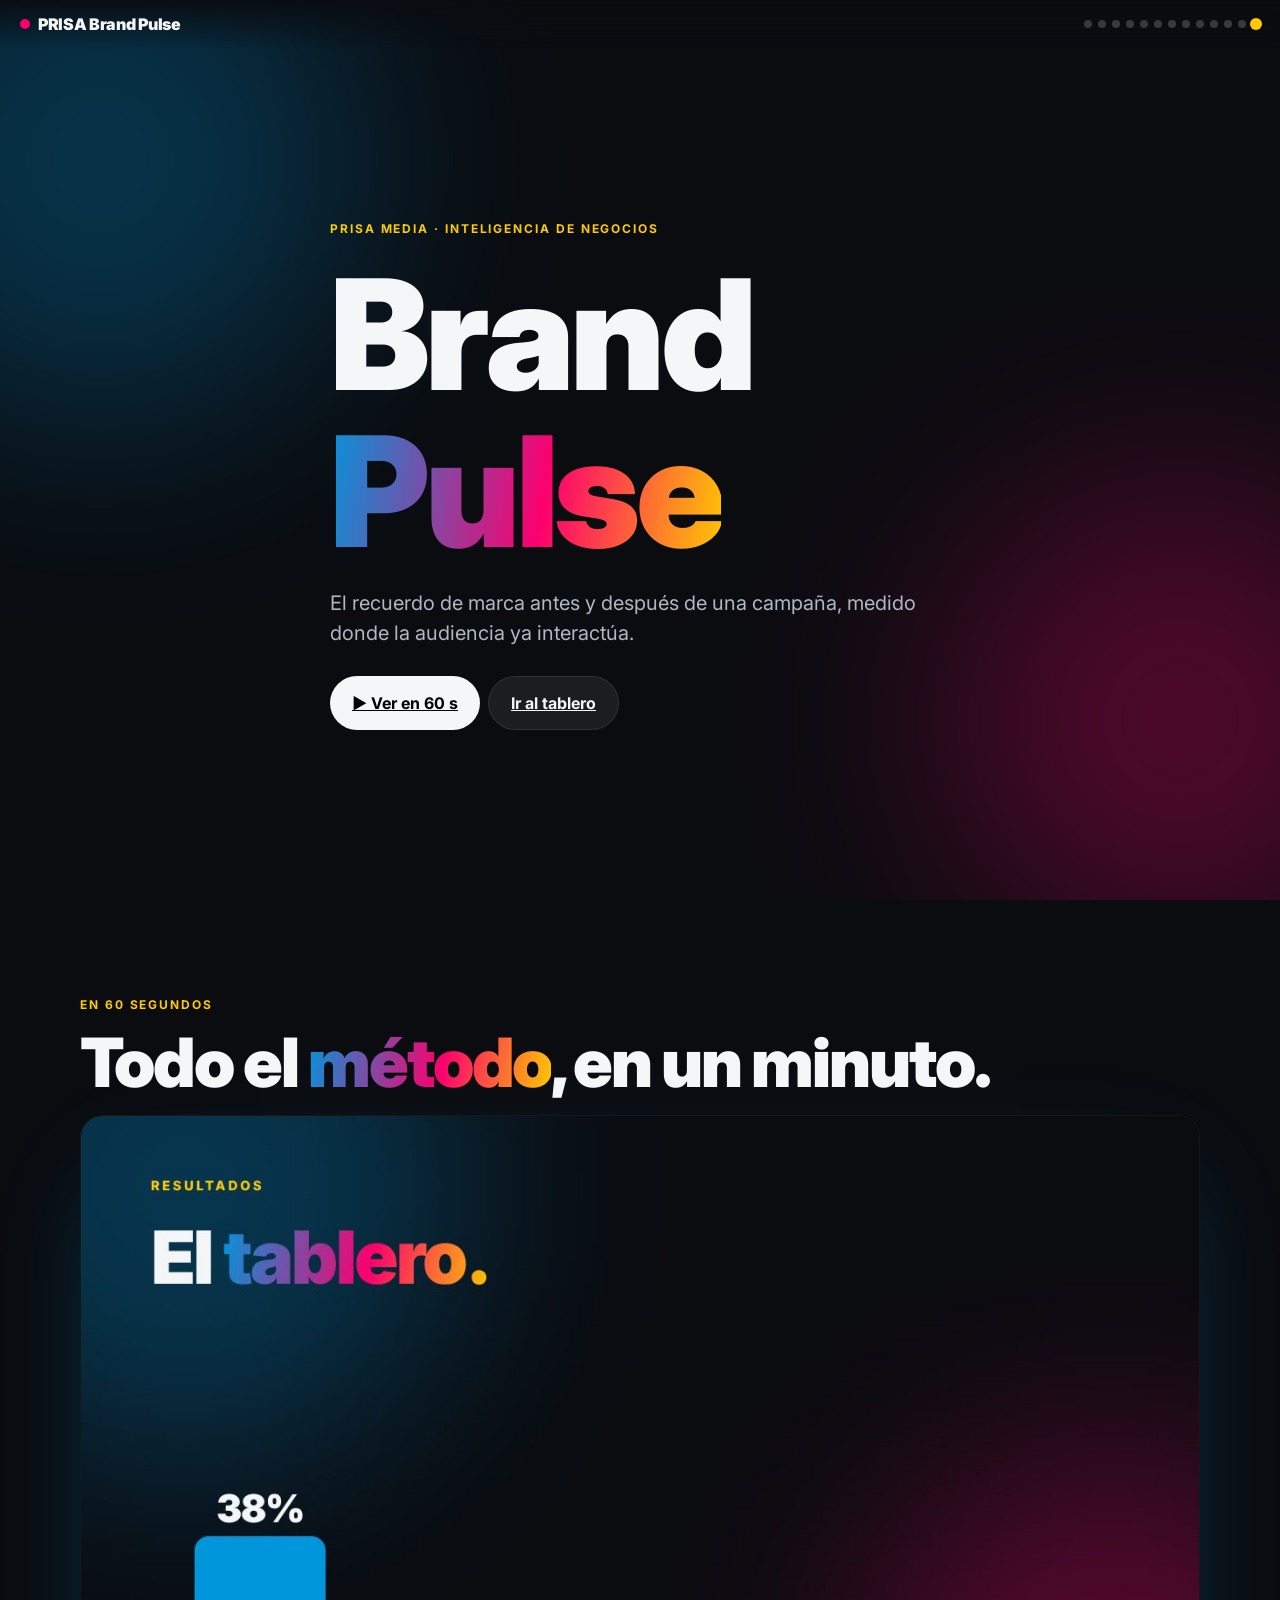
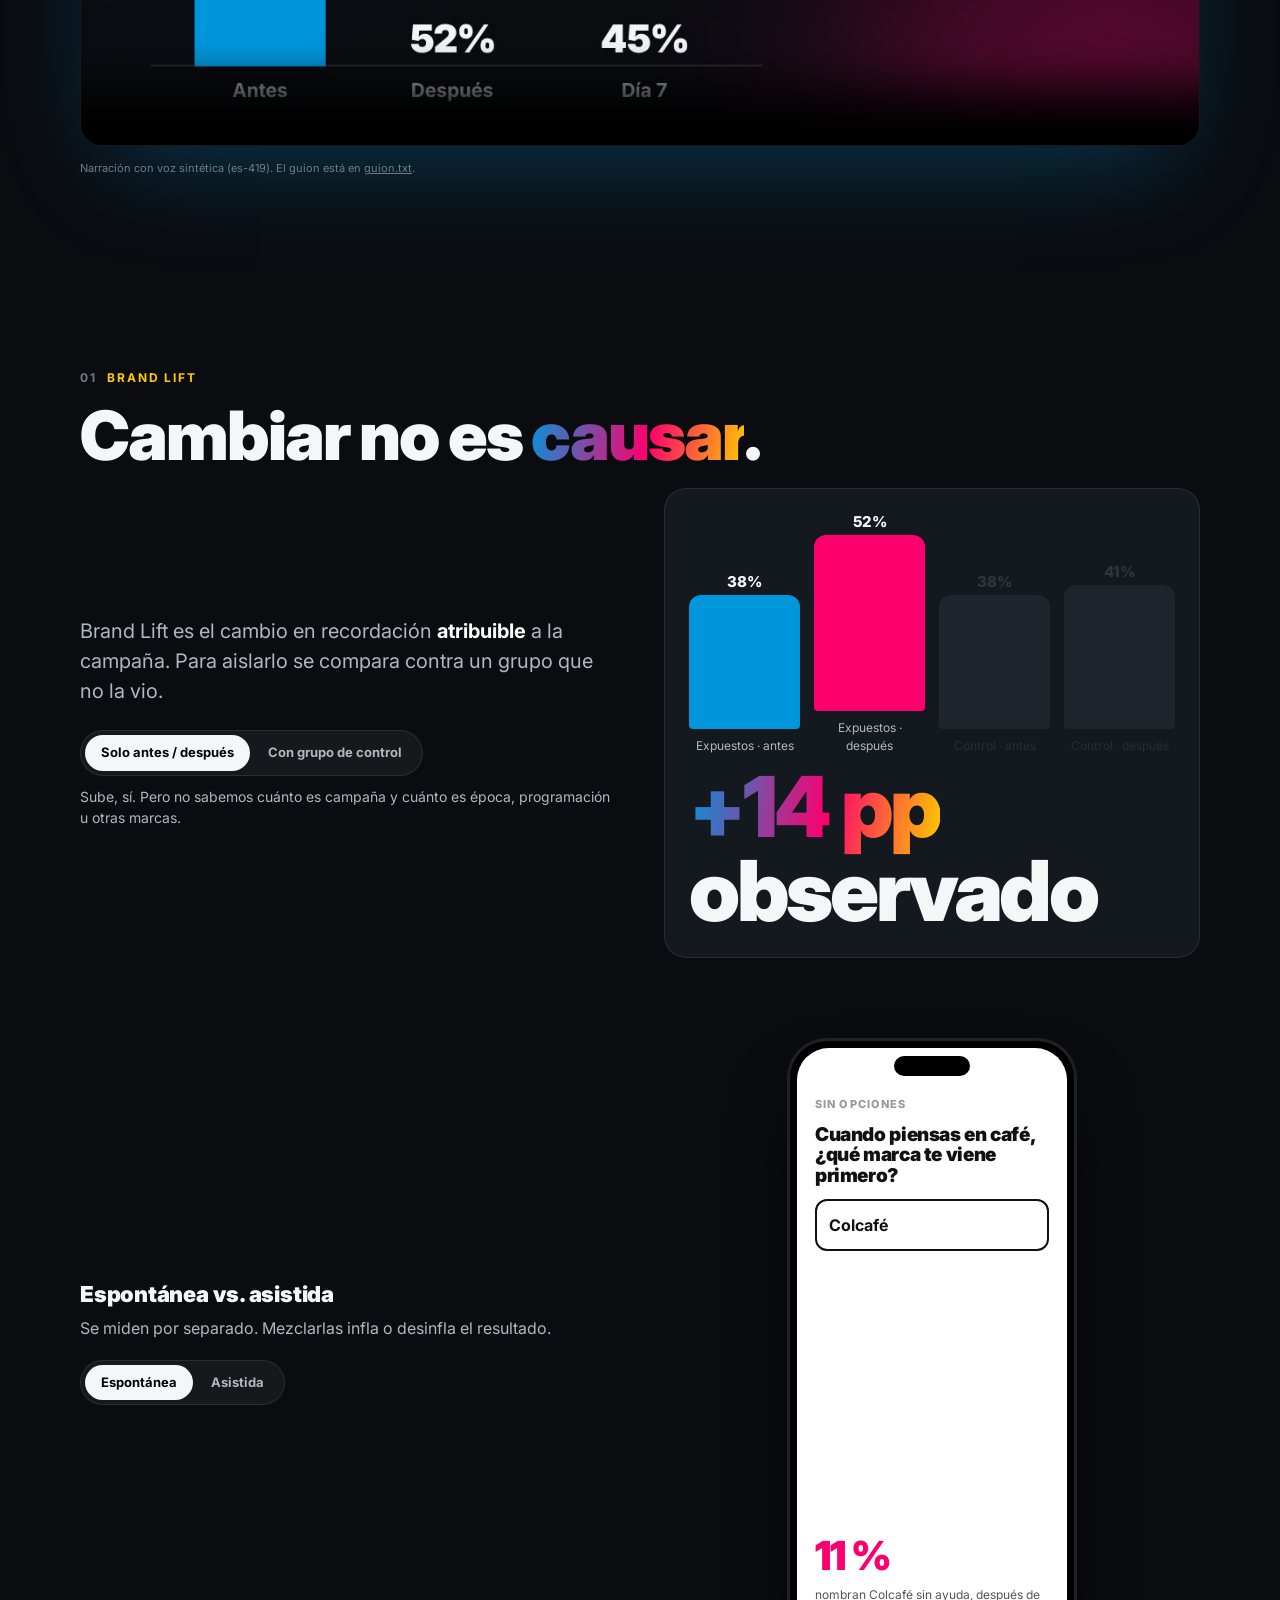
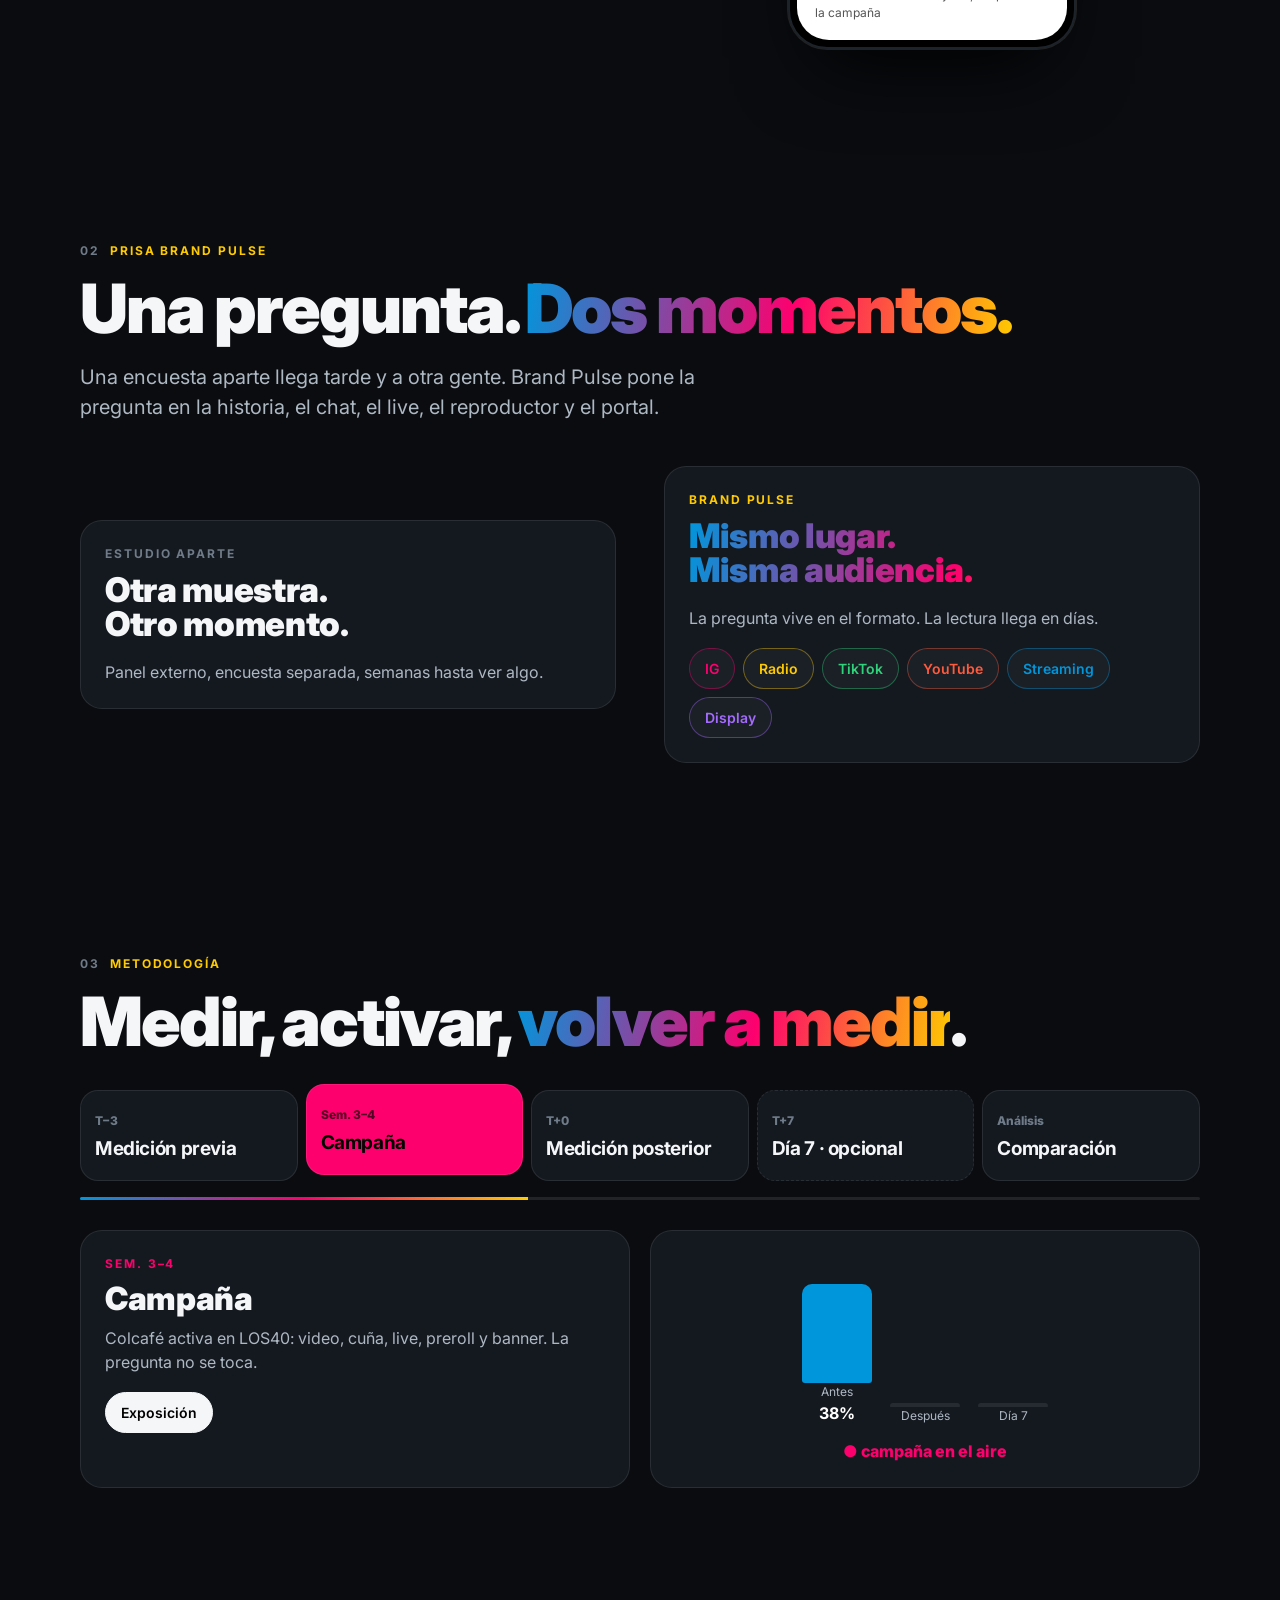
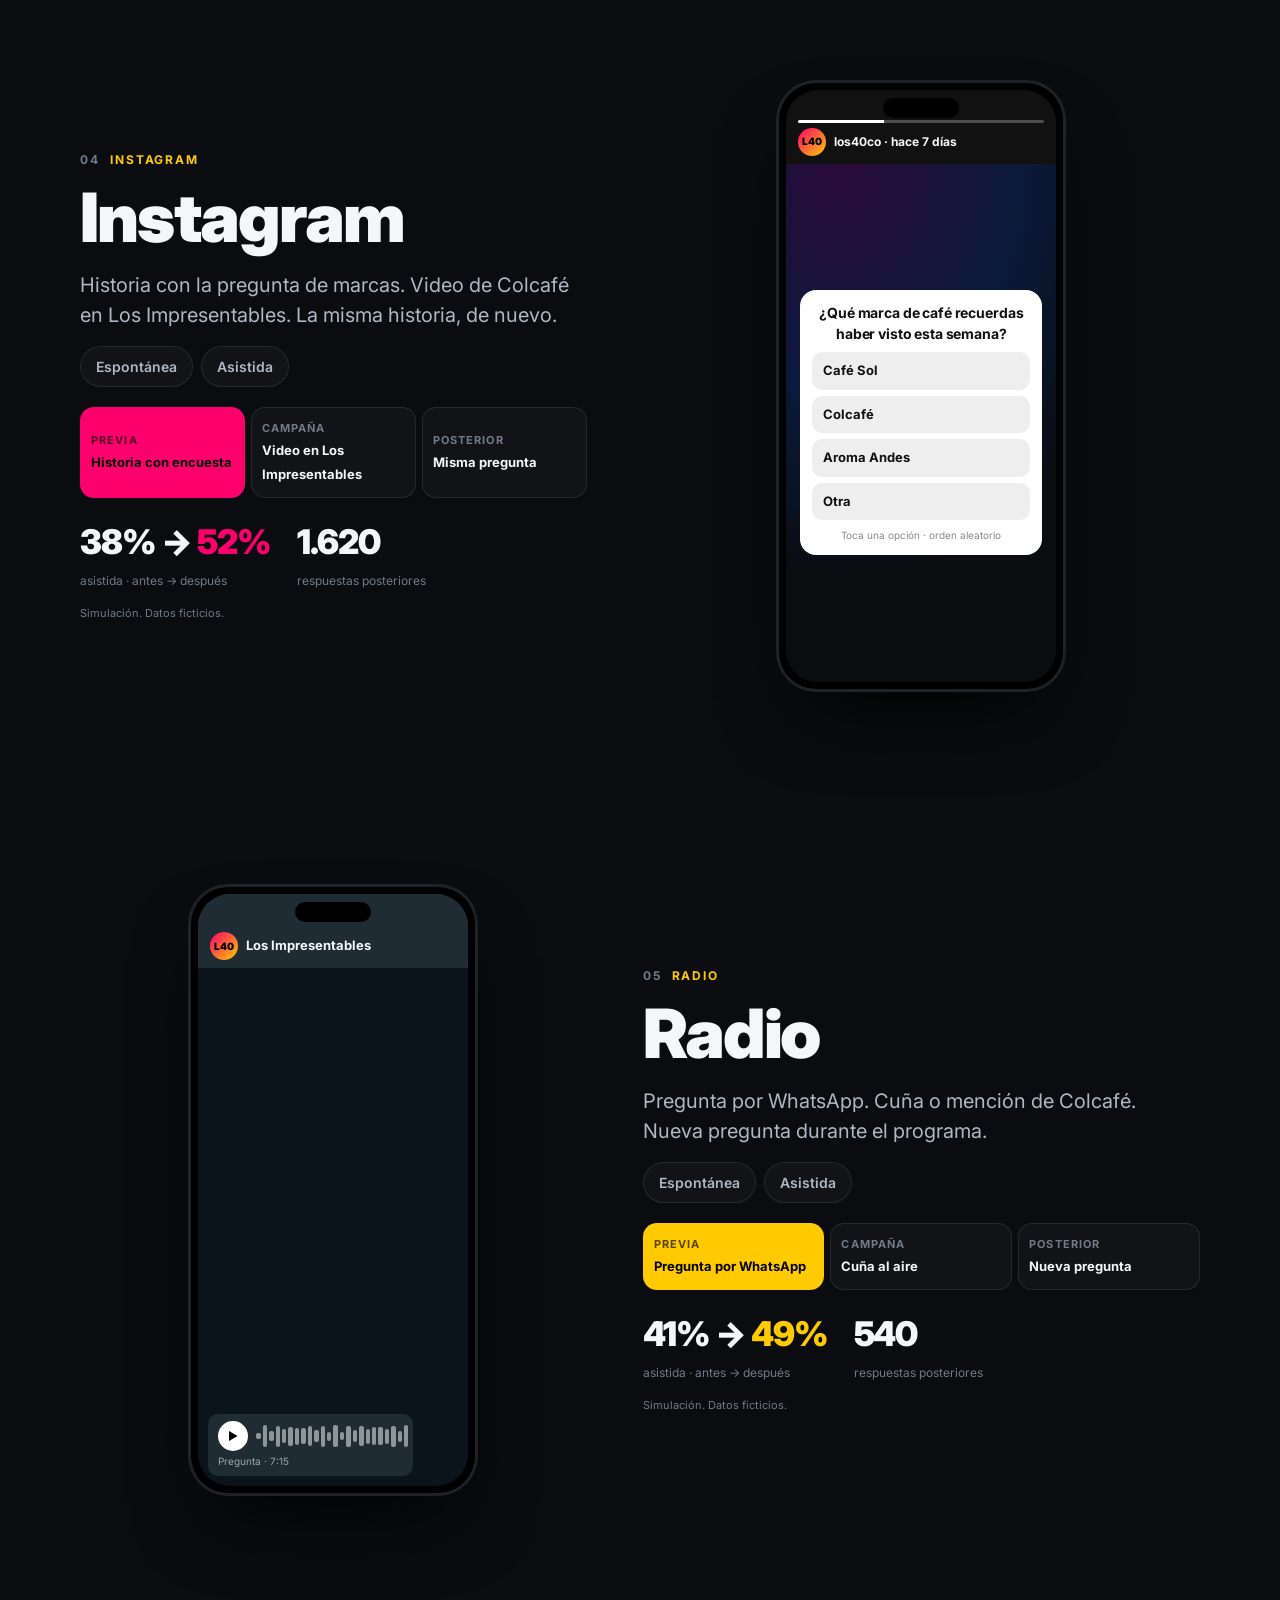
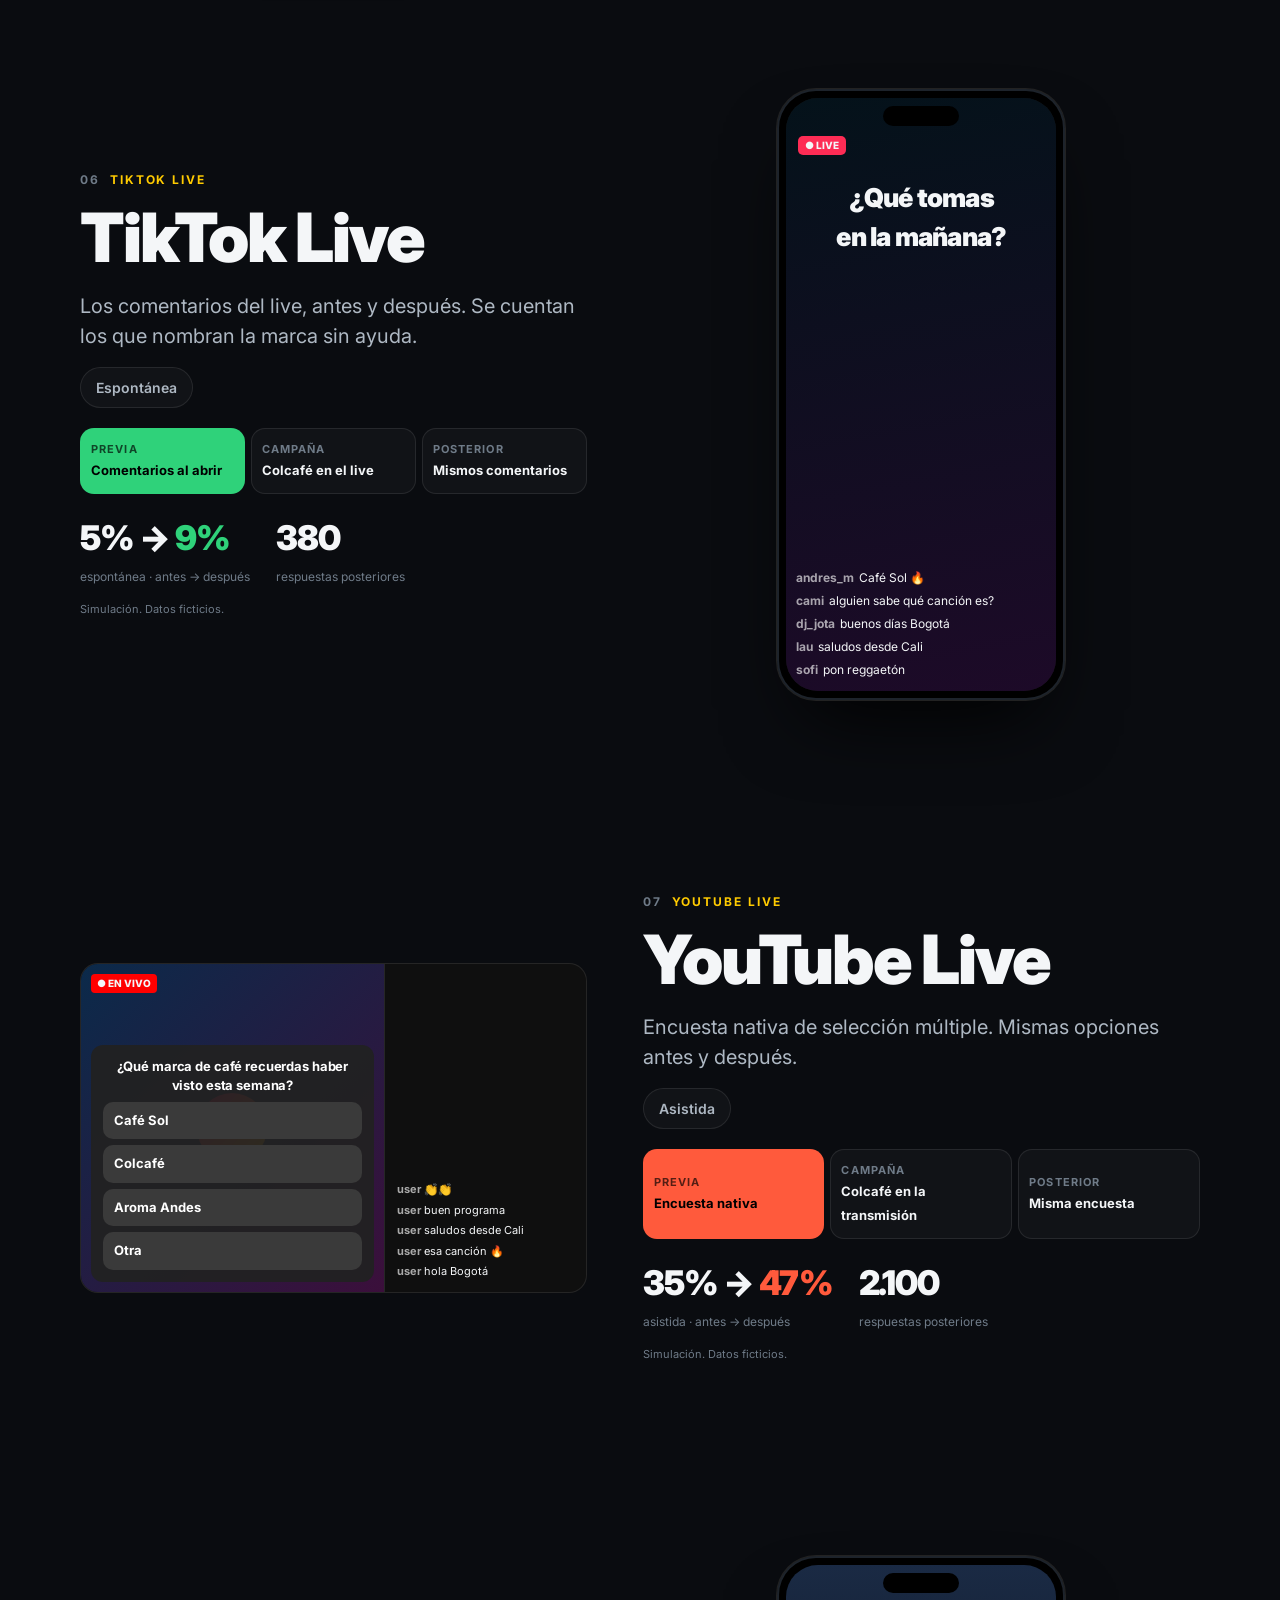
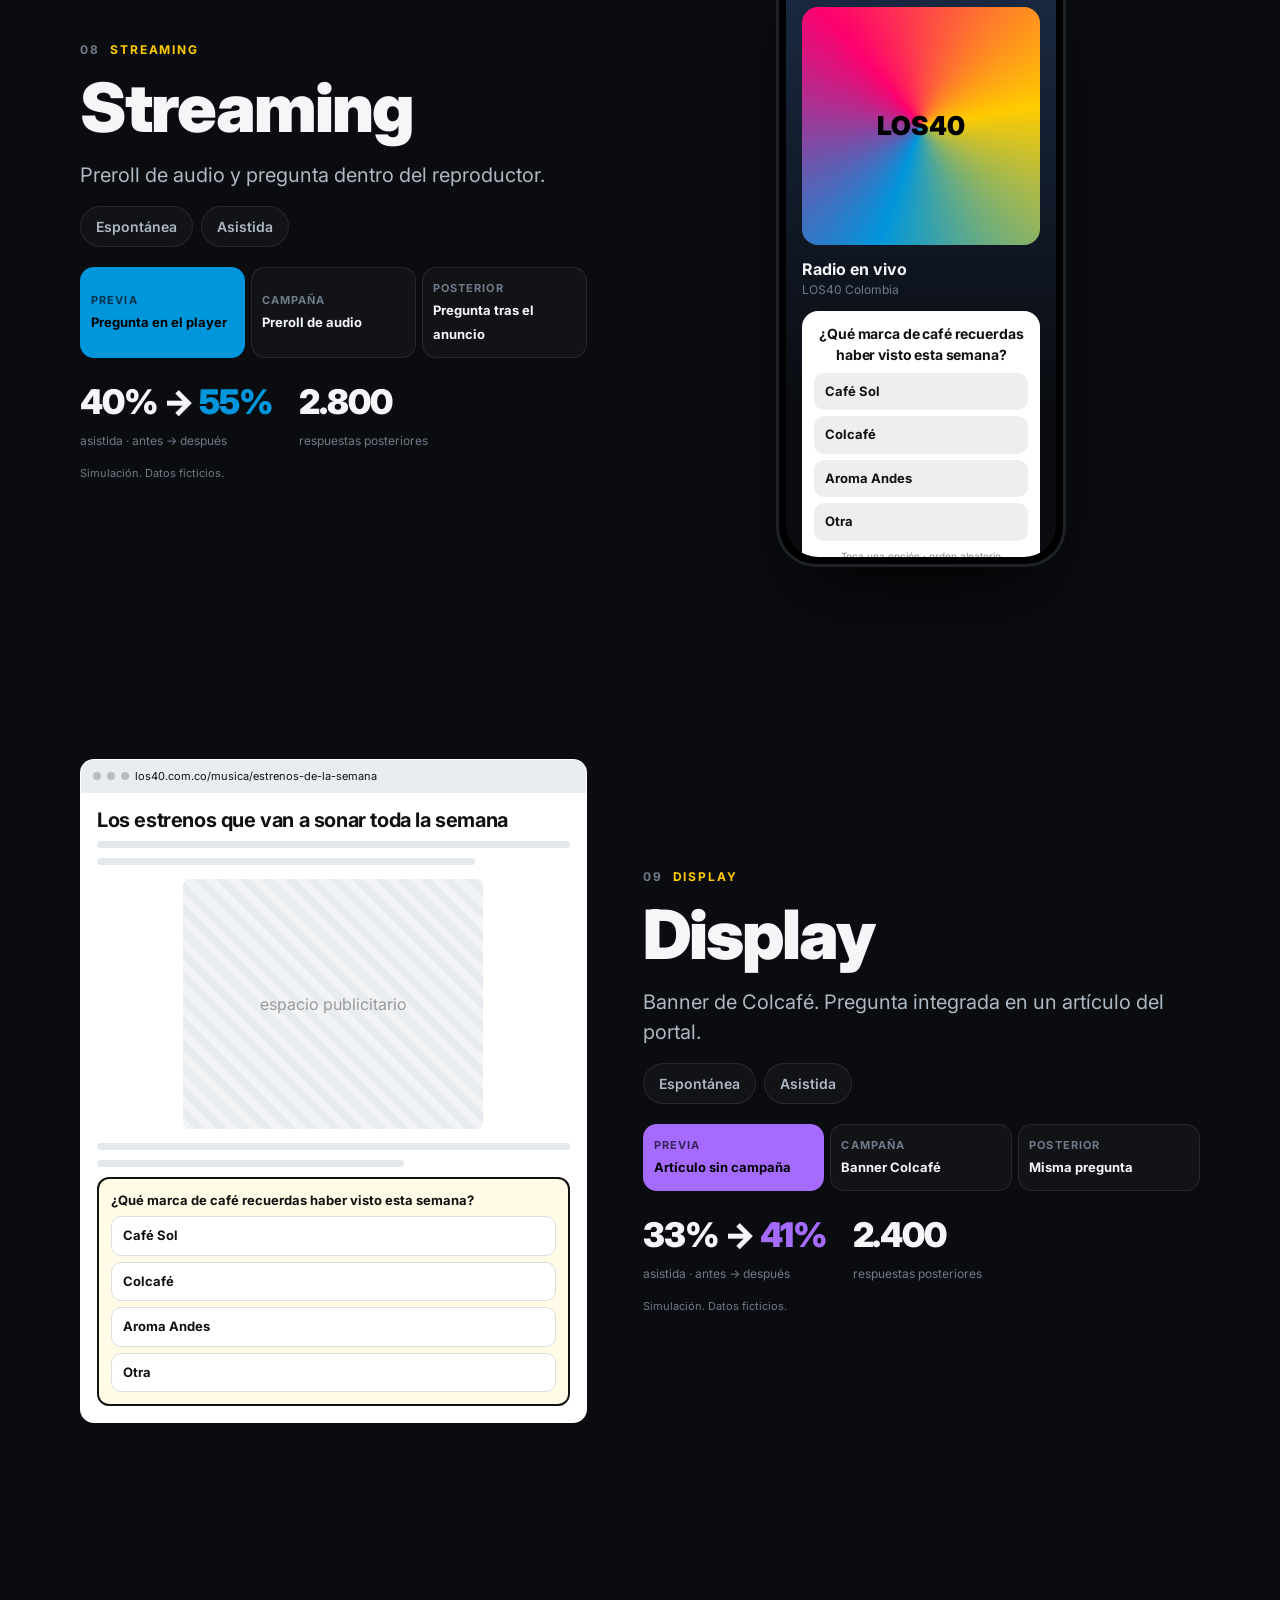
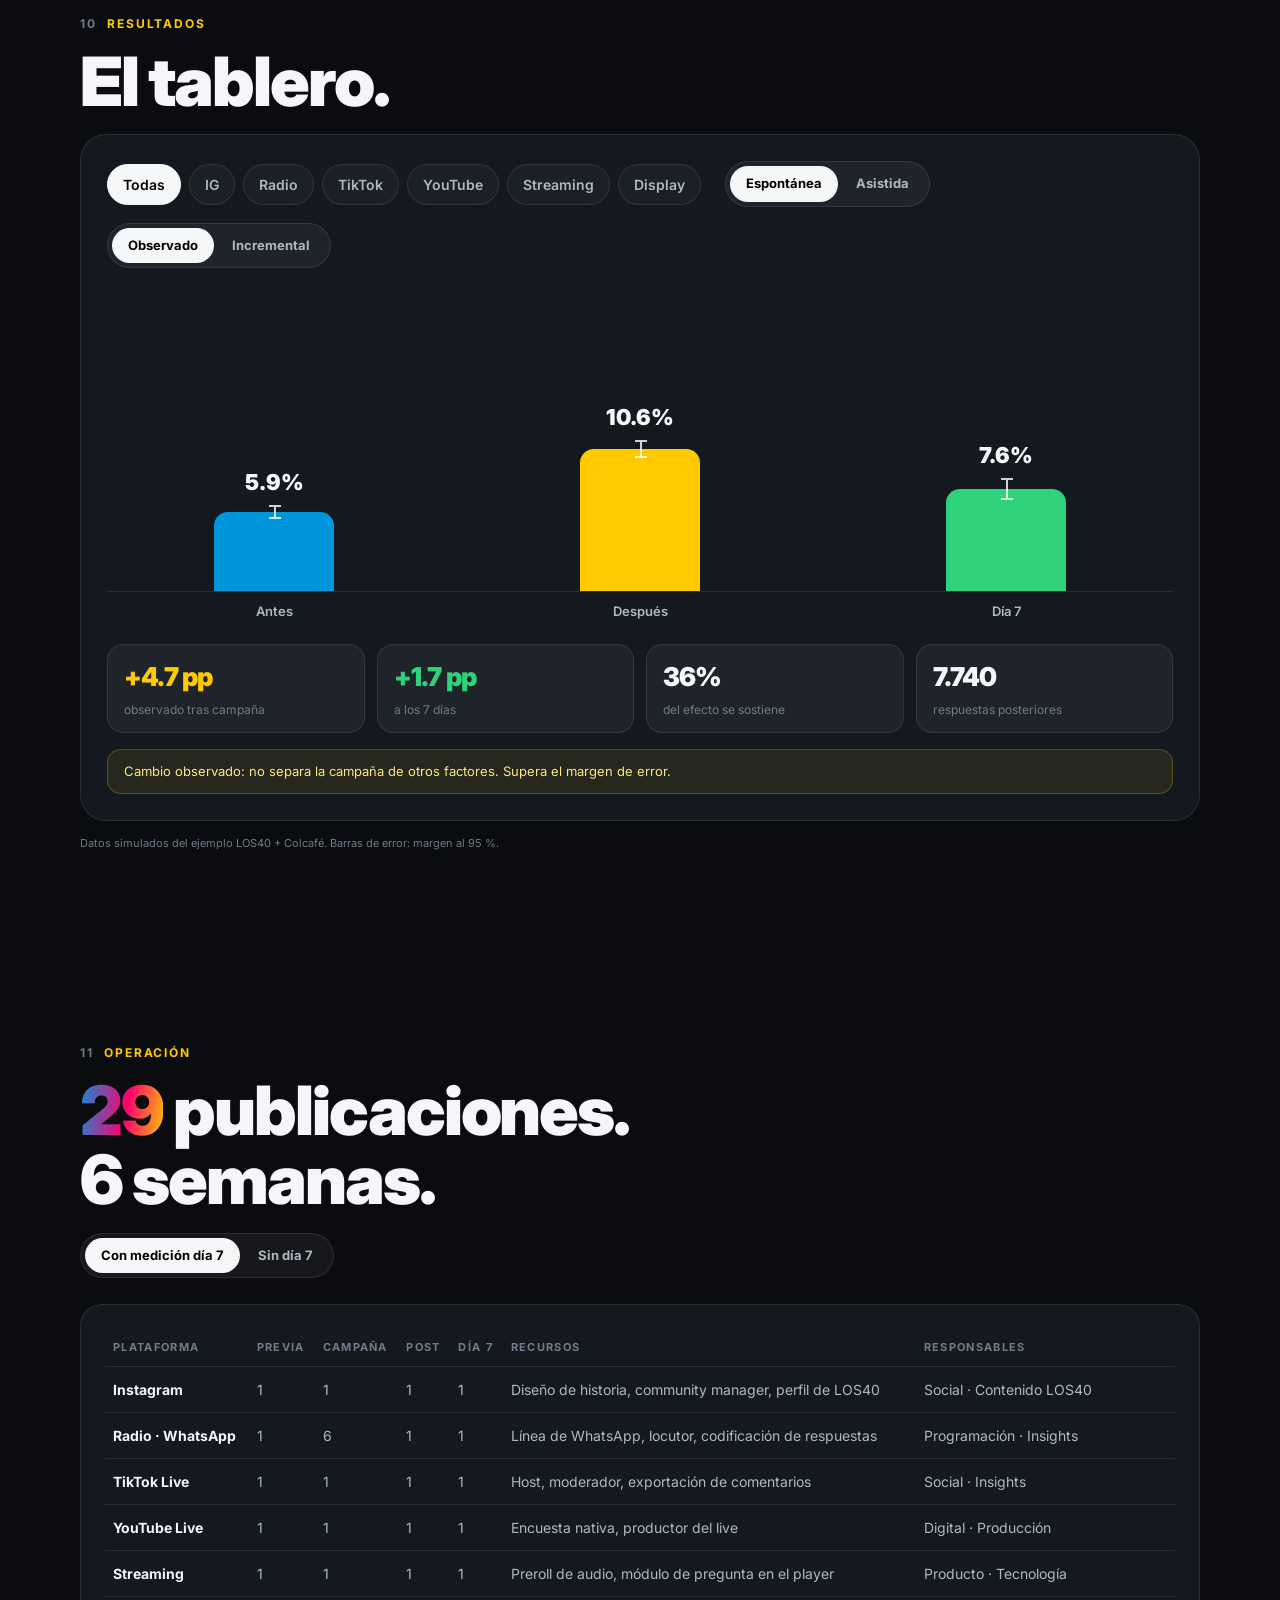
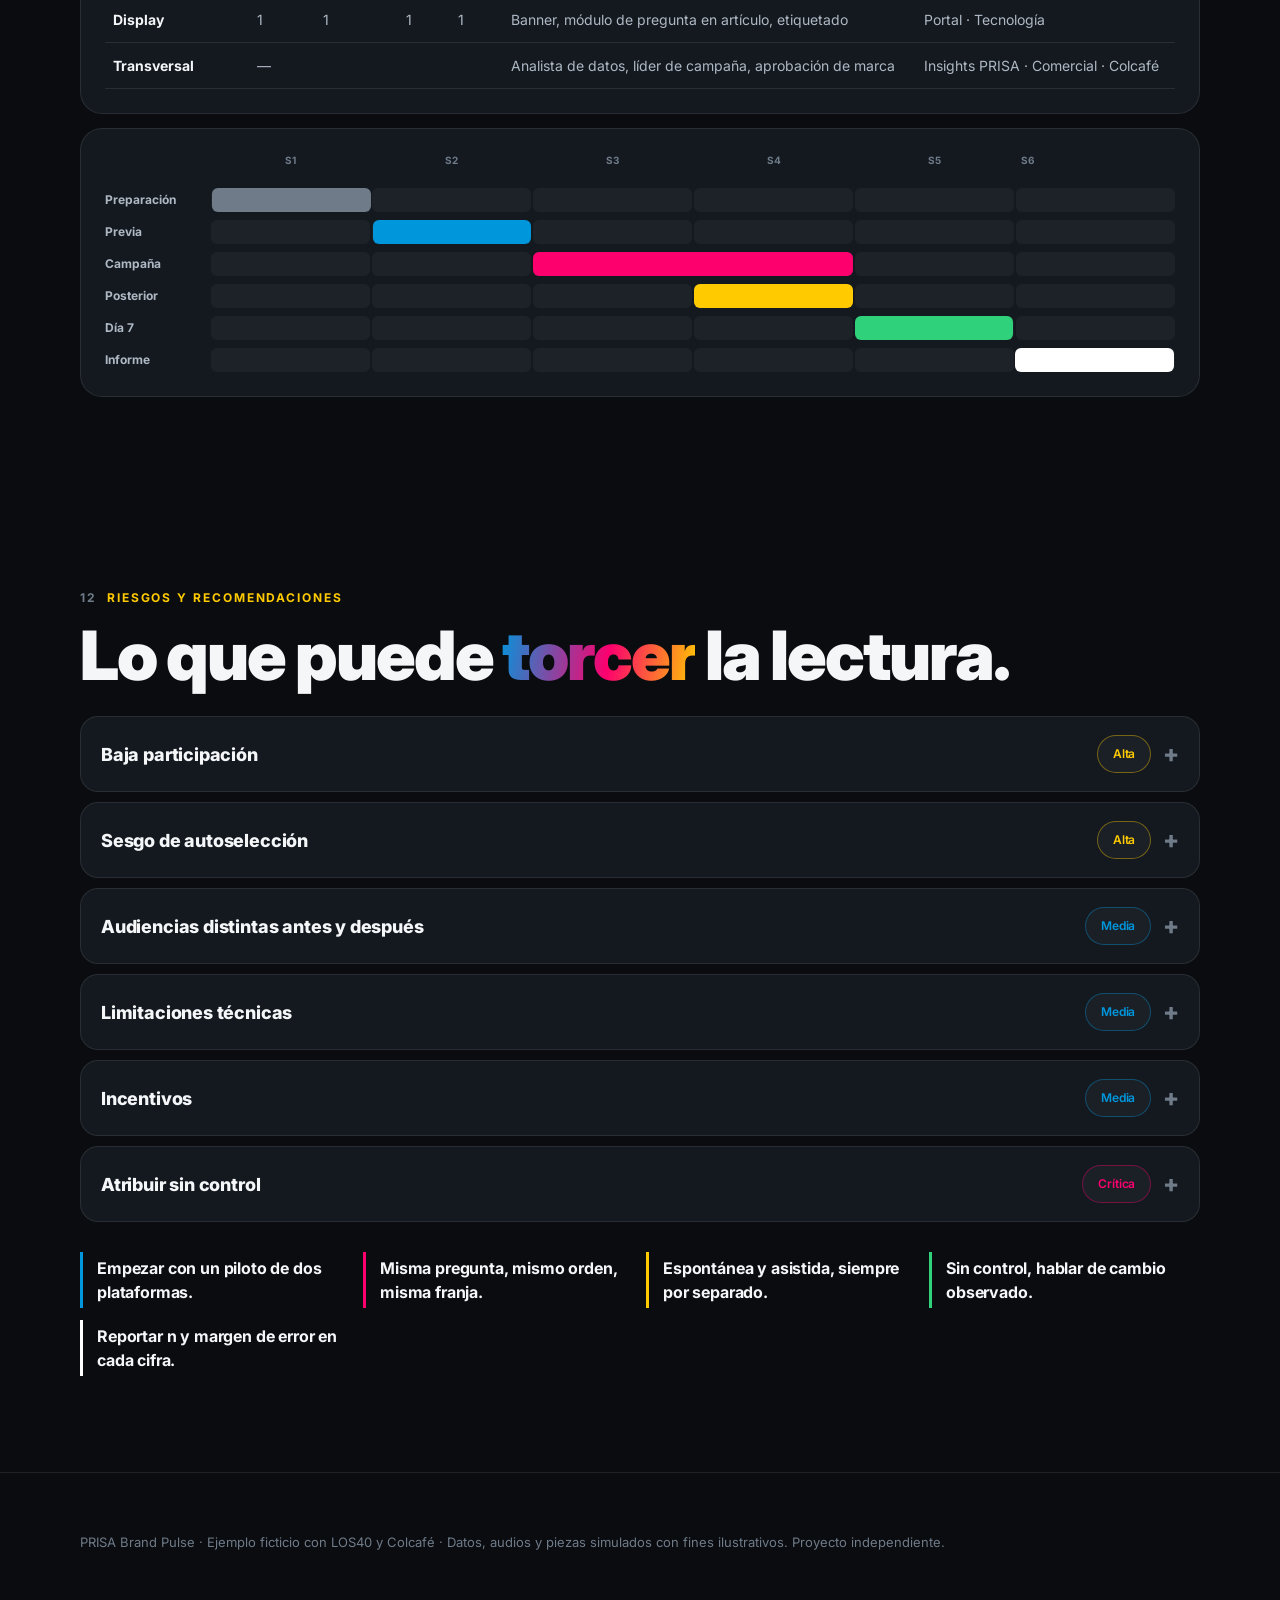
==== index.html @ 01e022f7 "PRISA Brand Pulse: web interactiva, audios y video de 60 s Co-Authored-By: Claude Sonnet 5.5 <norepl" ====
<!doctype html>
<html lang="es">
<head>
<meta charset="utf-8">
<meta name="viewport" content="width=device-width, initial-scale=1">
<title>PRISA Brand Pulse</title>
<meta name="description" content="PRISA Brand Pulse: cómo medir el cambio en la recordación de marca antes y después de una campaña, dentro de las interacciones habituales de las audiencias de PRISA Media.">
<meta property="og:title" content="PRISA Brand Pulse"><meta property="og:description" content="Antes. Campaña. Después. Día 7.">
<meta name="theme-color" content="#0a0c10">
<link rel="icon" href="data:image/svg+xml,%3Csvg xmlns='http://www.w3.org/2000/svg' viewBox='0 0 32 32'%3E%3Crect width='32' height='32' rx='8' fill='%230a0c10'/%3E%3Cpath d='M2 17h8l3-9 5 17 3-8h9' fill='none' stroke='%23FD006E' stroke-width='3' stroke-linecap='round' stroke-linejoin='round'/%3E%3C/svg%3E">
<link rel="preconnect" href="https://fonts.googleapis.com"><link rel="preconnect" href="https://fonts.gstatic.com" crossorigin>
<link href="https://fonts.googleapis.com/css2?family=Inter:wght@400;500;600;700;800;900&display=swap" rel="stylesheet">
<link rel="stylesheet" href="css/style.css">
</head>
<body>
<div id="bar"></div>
<nav><div class="logo"><i></i>PRISA Brand Pulse</div><ul id="dots"></ul></nav>

<header class="hero" id="top">
  <div class="glow" style="width:520px;height:520px;background:var(--blue);left:-160px;top:-100px"></div>
  <div class="glow" style="width:480px;height:480px;background:var(--pink);right:-140px;bottom:-60px"></div>
  <div class="wrap" style="position:relative">
    <div class="eyebrow">PRISA Media · Inteligencia de Negocios</div>
    <h1>Brand<br><span class="g">Pulse</span></h1>
    <p class="lead">El recuerdo de marca antes y después de una campaña, medido donde la audiencia ya interactúa.</p>
    <div class="chips"><a class="btn" href="#video">▶ Ver en 60 s</a><a class="btn ghost" href="#resultados">Ir al tablero</a></div>
  </div>
  <svg class="pulse" viewBox="0 0 1200 180" preserveAspectRatio="none"><path d="M0 100H300L340 100 380 30 440 160 500 70 540 100H760L800 100 840 40 900 150 950 90 990 100H1200" fill="none" stroke="url(#gg)" stroke-width="3" stroke-linecap="round" stroke-linejoin="round"/><defs><linearGradient id="gg"><stop offset="0" stop-color="#0096DC"/><stop offset=".6" stop-color="#FD006E"/><stop offset="1" stop-color="#FFCB00"/></linearGradient></defs></svg>
</header>

<section id="video" data-t="Video"><div class="wrap">
  <div class="eyebrow">En 60 segundos</div><h2 class="rv">Todo el <span class="g">método</span>, en un minuto.</h2>
  <div class="video-box rv"><video controls preload="none" poster="assets/video/poster.jpg" playsinline><source src="assets/video/prisa-brand-pulse.mp4" type="video/mp4"></video></div>
  <p class="sim">Narración con voz sintética (es-419). El guion está en <a href="assets/video/guion.txt" style="color:inherit">guion.txt</a>.</p>
</div></section>

<section id="s1" data-t="Brand Lift"><div class="wrap">
  <div class="eyebrow"><b>01</b> Brand Lift</div>
  <h2 class="rv">Cambiar no es <span class="g">causar</span>.</h2>
  <div class="two">
    <div class="rv">
      <p class="lead">Brand Lift es el cambio en recordación <b style="color:#fff">atribuible</b> a la campaña. Para aislarlo se compara contra un grupo que no la vio.</p>
      <div class="seg" id="ctlSeg" style="margin-top:24px"><button class="on" data-v="0">Solo antes / después</button><button data-v="1">Con grupo de control</button></div>
      <div class="note" id="liftNote"></div>
    </div>
    <div class="card rv">
      <div class="lift" id="lift"></div>
      <div class="big" id="liftBig" style="margin-top:6px"></div>
    </div>
  </div>
  <div class="two" style="margin-top:80px">
    <div class="rv"><h3>Espontánea vs. asistida</h3><p class="lead" style="margin-top:10px;font-size:16px">Se miden por separado. Mezclarlas infla o desinfla el resultado.</p>
      <div class="seg" id="modeSeg" style="margin-top:20px"><button class="on" data-v="esp">Espontánea</button><button data-v="asi">Asistida</button></div></div>
    <div class="rv"><div class="phone"><div class="scr" id="qdemo" style="background:#fff;color:#111;padding:48px 18px 18px;gap:12px"></div></div></div>
  </div>
</div></section>

<section id="s2" data-t="Brand Pulse"><div class="wrap">
  <div class="eyebrow"><b>02</b> PRISA Brand Pulse</div>
  <h2 class="rv">Una pregunta. <span class="g">Dos momentos.</span></h2>
  <p class="lead rv">Una encuesta aparte llega tarde y a otra gente. Brand Pulse pone la pregunta en la historia, el chat, el live, el reproductor y el portal.</p>
  <div class="two" style="margin-top:44px">
    <div class="card rv" id="vsA"></div><div class="card rv" id="vsB"></div>
  </div>
</div></section>

<section id="s3" data-t="Metodología"><div class="wrap">
  <div class="eyebrow"><b>03</b> Metodología</div>
  <h2 class="rv">Medir, activar, <span class="g">volver a medir</span>.</h2>
  <div class="steps rv" id="steps"></div><div class="sp"><i id="sp"></i></div>
  <div class="panel rv"><div class="card" id="stepInfo"></div><div class="card" id="stepVis" style="display:grid;place-items:center;min-height:200px"></div></div>
</div></section>

<section id="s4" data-t="Instagram"><div class="wrap"><div class="lab" id="lab-ig"></div></div></section>
<section id="s5" data-t="Radio"><div class="wrap"><div class="lab flip" id="lab-radio"></div></div></section>
<section id="s6" data-t="TikTok Live"><div class="wrap"><div class="lab" id="lab-tt"></div></div></section>
<section id="s7" data-t="YouTube Live"><div class="wrap"><div class="lab flip" id="lab-yt"></div></div></section>
<section id="s8" data-t="Streaming"><div class="wrap"><div class="lab" id="lab-st"></div></div></section>
<section id="s9" data-t="Display"><div class="wrap"><div class="lab flip" id="lab-dp"></div></div></section>

<section id="resultados" data-t="Resultados"><div class="wrap">
  <div class="eyebrow"><b>10</b> Resultados</div>
  <h2 class="rv">El tablero.</h2>
  <div class="dash rv">
    <div class="dctl">
      <div class="chips" id="dPl"></div>
      <div class="seg" id="dMet"><button class="on" data-v="esp">Espontánea</button><button data-v="asi">Asistida</button></div>
      <div class="seg" id="dView"><button class="on" data-v="obs">Observado</button><button data-v="inc">Incremental</button></div>
    </div>
    <div class="gb" id="gb"></div><div class="lbls" id="lbls"></div>
    <div class="drow" id="drow"></div>
    <div class="warn" id="dwarn"></div>
  </div>
  <p class="sim">Datos simulados del ejemplo LOS40 + Colcafé. Barras de error: margen al 95 %.</p>
</div></section>

<section id="s11" data-t="Operación"><div class="wrap">
  <div class="eyebrow"><b>11</b> Operación</div>
  <h2 class="rv"><span id="opN" class="g">0</span> publicaciones.<br>5 semanas.</h2>
  <div class="seg rv" id="opSeg"><button class="on" data-v="1">Con medición día 7</button><button data-v="0">Sin día 7</button></div>
  <div class="card rv tw" style="margin-top:26px"><table id="opT"></table></div>
  <div class="card rv" style="margin-top:14px"><div class="gh"><div></div><div id="gHead"></div></div><div class="gantt" id="gantt"></div></div>
</div></section>

<section id="s12" data-t="Riesgos"><div class="wrap">
  <div class="eyebrow"><b>12</b> Riesgos y recomendaciones</div>
  <h2 class="rv">Lo que puede <span class="g">torcer</span> la lectura.</h2>
  <div class="rk" id="rk"></div>
  <div class="reco" id="reco"></div>
</div></section>

<footer><div class="wrap">PRISA Brand Pulse · Ejemplo ficticio con LOS40 y Colcafé · Datos, audios y piezas simulados con fines ilustrativos. Proyecto independiente.</div></footer>
<script src="js/data.js"></script><script src="js/app.js"></script>
</body></html>
---- css/style.css ----
:root{--bg:#0a0c10;--bg2:#10141a;--card:#141920;--card2:#1b222b;--line:rgba(255,255,255,.09);--ink:#f4f6f8;--ink2:#aeb8c3;--ink3:#6f7b88;
--blue:#0096DC;--pink:#FD006E;--yellow:#FFCB00;--green:#2fd27a;--ease:cubic-bezier(.2,.8,.2,1)}
*{box-sizing:border-box;margin:0;padding:0}
html{scroll-behavior:smooth;-webkit-text-size-adjust:100%}
body{background:var(--bg);color:var(--ink);font-family:Inter,system-ui,-apple-system,Segoe UI,Roboto,sans-serif;line-height:1.5;overflow-x:hidden}
button{font:inherit;color:inherit;background:none;border:0;cursor:pointer}
.wrap{max-width:1160px;margin:0 auto;padding:0 20px}
section{padding:96px 0;position:relative}
.eyebrow{font-size:12px;font-weight:700;letter-spacing:.16em;text-transform:uppercase;color:var(--yellow);display:flex;gap:10px;align-items:center}
.eyebrow b{color:var(--ink3);font-weight:700}
h1,h2,h3{font-weight:900;letter-spacing:-.03em;line-height:1.02}
h2{font-size:clamp(34px,6vw,68px);margin:14px 0 18px}
h3{font-size:22px;letter-spacing:-.01em}
.lead{font-size:clamp(16px,2vw,20px);color:var(--ink2);max-width:620px}
.g{background:linear-gradient(100deg,var(--blue),var(--pink) 55%,var(--yellow));-webkit-background-clip:text;background-clip:text;color:transparent}
.sim{font-size:11px;color:var(--ink3);margin-top:14px}
/* nav */
nav{position:fixed;inset:0 0 auto 0;z-index:50;display:flex;justify-content:space-between;align-items:center;padding:12px 20px;background:linear-gradient(#0a0c10ee,#0a0c1000);backdrop-filter:blur(6px)}
nav .logo{font-weight:900;letter-spacing:-.02em;display:flex;gap:8px;align-items:center}
nav .logo i{width:10px;height:10px;border-radius:50%;background:var(--pink);box-shadow:0 0 0 0 var(--pink);animation:ping 2s infinite}
nav ul{display:flex;gap:6px;list-style:none}
nav li a{display:block;width:8px;height:8px;border-radius:50%;background:#ffffff30;transition:.3s}
nav li a.on{background:var(--yellow);transform:scale(1.5)}
#bar{position:fixed;top:0;left:0;height:2px;background:linear-gradient(90deg,var(--blue),var(--pink),var(--yellow));width:0;z-index:60}
@keyframes ping{70%{box-shadow:0 0 0 12px #fd006e00}100%{box-shadow:0 0 0 0 #fd006e00}}
/* hero */
.hero{position:relative;min-height:100svh;display:flex;align-items:center;padding:110px 0 60px;overflow:hidden}
.hero h1{font-size:clamp(54px,12vw,160px);margin:18px 0}
.hero .lead{margin-bottom:28px}
.hero svg.pulse{position:absolute;left:0;right:0;bottom:8%;width:100%;height:180px;opacity:.9;pointer-events:none}
.pulse path{stroke-dasharray:1600;stroke-dashoffset:1600;animation:dash 3.2s var(--ease) infinite}
@keyframes dash{0%{stroke-dashoffset:1600}60%,100%{stroke-dashoffset:0}}
.glow{position:absolute;border-radius:50%;filter:blur(110px);opacity:.28;pointer-events:none}
.btn{display:inline-flex;gap:8px;align-items:center;padding:14px 22px;border-radius:99px;font-weight:700;background:var(--ink);color:#000;transition:.25s}
.btn:hover{transform:translateY(-2px)}
.btn.ghost{background:#ffffff12;color:var(--ink);border:1px solid var(--line)}
.chips{display:flex;gap:8px;flex-wrap:wrap}
.chip{padding:9px 15px;border-radius:99px;border:1px solid var(--line);background:#ffffff08;font-size:14px;font-weight:600;color:var(--ink2);transition:.25s}
.chip.on{background:var(--ink);color:#000;border-color:var(--ink)}
.seg{display:inline-flex;background:#ffffff0d;border-radius:99px;padding:4px;gap:2px;border:1px solid var(--line)}
.seg button{padding:8px 16px;border-radius:99px;font-size:13px;font-weight:700;color:var(--ink2);transition:.25s}
.seg button.on{background:var(--ink);color:#000}
/* reveal */
.rv{opacity:0;transform:translateY(28px);transition:opacity .8s var(--ease),transform .8s var(--ease)}
.rv.in{opacity:1;transform:none}
@media(prefers-reduced-motion:reduce){*{animation:none!important;transition:none!important}.rv{opacity:1;transform:none}}
/* video */
.video-box{border-radius:22px;overflow:hidden;border:1px solid var(--line);background:#000;box-shadow:0 40px 100px -30px #0096dc55}
video{display:block;width:100%;aspect-ratio:16/9;background:#000}
/* layout */
.two{display:grid;grid-template-columns:1fr 1fr;gap:48px;align-items:center}
.card{background:var(--card);border:1px solid var(--line);border-radius:22px;padding:24px}
@media(max-width:860px){.two{grid-template-columns:1fr;gap:32px}section{padding:72px 0}}
/* lift chart */
.lift{display:grid;grid-template-columns:repeat(4,1fr);gap:14px;align-items:end;height:220px;margin:22px 0 10px}
.col{display:flex;flex-direction:column;justify-content:flex-end;align-items:center;height:100%;gap:8px;font-size:12px;color:var(--ink2);text-align:center;transition:opacity .5s}
.col .b{width:100%;border-radius:12px 12px 4px 4px;transition:height 1s var(--ease);position:relative}
.col .b em{position:absolute;top:-24px;left:0;right:0;font-style:normal;font-weight:800;color:var(--ink);font-size:15px}
.col.off{opacity:.12}
.big{font-size:clamp(44px,8vw,84px);font-weight:900;letter-spacing:-.04em;line-height:1}
.note{font-size:14px;color:var(--ink2);margin-top:10px;min-height:44px}
/* phone */
.phone{width:min(290px,78vw);aspect-ratio:9/19;margin:0 auto;border-radius:40px;background:#000;padding:9px;border:1px solid #ffffff22;box-shadow:0 40px 80px -30px #000,0 0 0 2px #1d232b inset;position:relative}
.phone .scr{position:absolute;inset:9px;border-radius:32px;overflow:hidden;background:#111;display:flex;flex-direction:column}
.phone .scr:before{content:"";position:absolute;top:8px;left:50%;width:76px;height:20px;border-radius:12px;background:#000;transform:translateX(-50%);z-index:9}
.land{width:100%;aspect-ratio:16/9;border-radius:16px;background:#000;border:1px solid #ffffff22;position:relative;overflow:hidden}
.lab{display:grid;grid-template-columns:minmax(0,1fr) minmax(0,1.1fr);gap:56px;align-items:center}
.lab.flip .stage{order:-1}
.lab .stage{display:flex;justify-content:center}
@media(max-width:860px){.lab{grid-template-columns:1fr;gap:30px}.lab.flip .stage{order:0}}
.flow{display:flex;gap:6px;margin:20px 0 16px;flex-wrap:wrap}
.flow button{flex:1;min-width:92px;padding:12px 10px;border-radius:14px;border:1px solid var(--line);background:#ffffff08;text-align:left;transition:.3s}
.flow button small{display:block;font-size:11px;color:var(--ink3);font-weight:700;letter-spacing:.1em;text-transform:uppercase}
.flow button b{font-size:14px}
.flow button.on{background:var(--ac,#fff);color:#000;border-color:transparent}
.flow button.on small{color:#000a}
.kpis{display:flex;gap:26px;margin-top:18px}
.kpis div b{display:block;font-size:34px;font-weight:900;letter-spacing:-.03em}
.kpis div span{font-size:12px;color:var(--ink3)}
/* ui bits inside phones */
.s-top{padding:38px 12px 8px;display:flex;gap:8px;align-items:center;font-size:12px;font-weight:700}
.av{width:28px;height:28px;border-radius:50%;background:linear-gradient(135deg,var(--pink),var(--yellow));flex:none;display:grid;place-items:center;font-size:10px;color:#000;font-weight:900}
.story{flex:1;position:relative;display:flex;flex-direction:column;justify-content:center;padding:14px;background:radial-gradient(120% 80% at 20% 0%,#2a0a3a,#0b1a3a 55%,#0a0c10)}
.prog{position:absolute;top:30px;left:12px;right:12px;height:3px;border-radius:3px;background:#ffffff40;overflow:hidden}
.prog i{display:block;height:100%;width:0;background:#fff}
.poll{background:#fff;color:#111;border-radius:16px;padding:12px;font-size:13px}
.poll h4{font-size:14px;text-align:center;margin-bottom:8px;letter-spacing:-.01em}
.opt{position:relative;display:flex;justify-content:space-between;align-items:center;width:100%;padding:9px 11px;border-radius:10px;background:#eee;margin-top:6px;font-weight:700;font-size:13px;overflow:hidden;text-align:left;color:#111}
.opt i{position:absolute;inset:0 auto 0 0;width:0;background:#ffd0e3;transition:width 1s var(--ease)}
.opt span{position:relative}
.opt.me i{background:#ff9cc6}
.opt.col i{background:#ffd0e3}
.fakevid{flex:1;position:relative;background:linear-gradient(160deg,#16213a,#3b0f3b);display:flex;align-items:center;justify-content:center;overflow:hidden}
.mic{width:90px;height:90px;border-radius:50%;background:linear-gradient(135deg,var(--pink),var(--yellow));display:grid;place-items:center;font-weight:900;color:#000;font-size:15px;animation:bob 2s ease-in-out infinite}
@keyframes bob{50%{transform:translateY(-8px) scale(1.04)}}
.cup{position:absolute;right:14px;bottom:62px;width:46px;height:56px;border-radius:6px 6px 14px 14px;background:#c8102e;box-shadow:inset 0 14px 0 #7a0a1c;transform:rotate(-8deg)}
.cup:after{content:"Colcafé";position:absolute;bottom:8px;left:0;right:0;text-align:center;font-size:7px;font-weight:800;color:#fff}
.cap{position:absolute;left:10px;right:10px;bottom:14px;background:#000a;border-radius:10px;padding:7px 10px;font-size:11px}
/* whatsapp */
.wa{flex:1;background:#0b141a;display:flex;flex-direction:column}
.wa .hd{padding:38px 12px 8px;background:#1f2c34;font-size:13px;font-weight:700;display:flex;gap:8px;align-items:center}
.wa .msgs{flex:1;padding:10px;display:flex;flex-direction:column;gap:6px;overflow:hidden;justify-content:flex-end}
.b-in,.b-out{max-width:82%;padding:7px 10px;border-radius:10px;font-size:12px;animation:pop .4s var(--ease)}
.b-in{background:#1f2c34;align-self:flex-start}.b-out{background:#005c4b;align-self:flex-end}
@keyframes pop{from{opacity:0;transform:translateY(8px) scale(.96)}}
.vn{display:flex;gap:8px;align-items:center;min-width:190px}
.play{width:30px;height:30px;border-radius:50%;background:#fff;color:#000;display:grid;place-items:center;font-size:11px;flex:none}
.wv{flex:1;height:22px;display:flex;gap:2px;align-items:center}
.wv i{flex:1;background:#ffffff80;border-radius:2px;min-height:3px}
.playing .wv i{animation:eq .7s ease-in-out infinite alternate}
@keyframes eq{to{transform:scaleY(.3)}}
/* radio */
.dial{display:flex;flex-direction:column;align-items:center;gap:12px;flex:1;justify-content:center;background:radial-gradient(circle at 50% 30%,#3a2a00,#0a0c10 70%)}
.dial .fm{font-size:42px;font-weight:900;letter-spacing:-.03em;color:var(--yellow)}
/* tiktok */
.tt{flex:1;position:relative;background:linear-gradient(170deg,#04121a,#1d0a28);display:flex;flex-direction:column;justify-content:flex-end}
.tt .live{position:absolute;top:38px;left:12px;background:#fe2c55;font-size:10px;font-weight:800;padding:2px 7px;border-radius:5px}
.cm{padding:0 10px 12px;display:flex;flex-direction:column;gap:5px;height:56%;overflow:hidden;justify-content:flex-end;-webkit-mask-image:linear-gradient(transparent,#000 35%)}
.cm div{font-size:12px;animation:pop .4s var(--ease)}.cm b{color:#ffffffa0;margin-right:5px;font-weight:700}
.cm div.hit{color:var(--yellow)}
/* yt */
.yt{display:grid;grid-template-columns:1.5fr 1fr;width:100%;max-width:640px;background:#0f0f0f;border-radius:18px;overflow:hidden;border:1px solid var(--line);min-height:330px}
.yt .v{background:linear-gradient(135deg,#0b2a4a,#3b0f3b);position:relative;display:flex;align-items:center;justify-content:center}
.yt .chat{padding:12px;font-size:11px;display:flex;flex-direction:column;gap:4px;border-left:1px solid #ffffff18;justify-content:flex-end;overflow:hidden}
.yt .poll{position:absolute;left:10px;right:10px;bottom:10px;background:#212121f0;color:#fff;border-radius:12px;padding:12px}
.yt .opt{background:#3a3a3a;color:#fff}.yt .opt i{background:#3ea6ff66}
@media(max-width:620px){.yt{grid-template-columns:1fr}.yt .chat{display:none}.yt .v{min-height:300px}}
/* streaming */
.pl{flex:1;background:linear-gradient(#1a2a44,#0a0c10 70%);padding:42px 16px 16px;display:flex;flex-direction:column;gap:12px}
.art{aspect-ratio:1;border-radius:16px;background:conic-gradient(from 200deg,var(--blue),var(--pink),var(--yellow),var(--blue));display:grid;place-items:center;font-weight:900;font-size:26px;color:#000}
.ad{background:#ffffff14;border-radius:14px;padding:12px;font-size:12px}
.tr{height:3px;background:#ffffff30;border-radius:3px;overflow:hidden}.tr i{display:block;height:100%;width:0;background:var(--yellow)}
/* display */
.br{width:100%;max-width:520px;background:#fff;color:#111;border-radius:14px;overflow:hidden;border:1px solid var(--line)}
.br .url{background:#e9ecf0;padding:8px 12px;font-size:11px;display:flex;gap:6px;align-items:center}
.br .url i{width:8px;height:8px;border-radius:50%;background:#bbb}
.br .art2{padding:16px;display:grid;gap:10px}
.br .art2 h4{font-size:20px;letter-spacing:-.02em;line-height:1.1}
.br .ln{height:7px;border-radius:4px;background:#e4e7eb}
.ban{width:100%;aspect-ratio:300/250;max-width:300px;margin:4px auto;border-radius:6px;background:linear-gradient(135deg,#c8102e,#7a0a1c);color:#fff;display:flex;flex-direction:column;justify-content:center;align-items:center;gap:6px;text-align:center;animation:pop .6s var(--ease)}
.ban b{font-size:28px;letter-spacing:-.03em}.ban span{font-size:12px;opacity:.85}
.ban.ph{background:repeating-linear-gradient(45deg,#f1f3f5,#f1f3f5 8px,#e8ebef 8px,#e8ebef 16px);color:#999}
.iq{border:2px solid #111;border-radius:12px;padding:12px;background:#fffbe6}
.iq h5{font-size:13px;margin-bottom:6px}
.iq .opt{background:#fff;border:1px solid #ddd}.iq .opt i{background:#ffd0e3}
/* steps */
.steps{display:grid;grid-template-columns:repeat(5,1fr);gap:8px;position:relative;margin:34px 0}
.steps button{text-align:left;padding:16px 14px;border-radius:18px;border:1px solid var(--line);background:var(--card);transition:.35s;position:relative}
.steps button i{font-style:normal;font-size:12px;color:var(--ink3);font-weight:800}
.steps button b{display:block;font-size:19px;letter-spacing:-.02em;margin-top:4px}
.steps button.on{background:var(--ac);color:#000;transform:translateY(-6px)}
.steps button.on i{color:#000a}
.steps button.opt-s{border-style:dashed}
.sp{height:3px;background:#ffffff18;border-radius:3px;margin-top:-18px;margin-bottom:30px;overflow:hidden}.sp i{display:block;height:100%;width:0;background:linear-gradient(90deg,var(--blue),var(--pink),var(--yellow));transition:width .6s var(--ease)}
.panel{display:grid;grid-template-columns:1fr 1fr;gap:20px}
@media(max-width:860px){.steps{grid-template-columns:1fr 1fr}.panel{grid-template-columns:1fr}}
/* dashboard */
.dash{background:var(--card);border:1px solid var(--line);border-radius:26px;padding:26px}
.dctl{display:flex;gap:16px 24px;flex-wrap:wrap;align-items:center;margin-bottom:24px}
.gb{display:grid;grid-template-columns:repeat(3,1fr);gap:clamp(8px,3vw,32px);height:300px;align-items:end;padding-top:30px;border-bottom:1px solid var(--line)}
.gb .c{display:flex;flex-direction:column;justify-content:flex-end;height:100%;align-items:center;position:relative}
.gb .bar{width:min(100%,120px);border-radius:14px 14px 0 0;transition:height 1s var(--ease);position:relative;min-height:2px}
.gb .bar em{position:absolute;top:-30px;left:50%;transform:translateX(-50%);font-style:normal;font-weight:900;font-size:22px;white-space:nowrap}
.gb .wh{position:absolute;width:2px;background:#fff;opacity:.8;left:50%;transition:all 1s var(--ease)}
.gb .wh:before,.gb .wh:after{content:"";position:absolute;left:-5px;width:12px;height:2px;background:#fff}
.gb .wh:before{top:0}.gb .wh:after{bottom:0}
.lbls{display:grid;grid-template-columns:repeat(3,1fr);gap:clamp(8px,3vw,32px);text-align:center;font-size:13px;color:var(--ink2);padding-top:10px;font-weight:600}
.drow{display:flex;gap:12px;flex-wrap:wrap;margin-top:22px}
.dchip{background:#ffffff0c;border:1px solid var(--line);border-radius:16px;padding:12px 16px;flex:1;min-width:130px}
.dchip b{font-size:26px;font-weight:900;letter-spacing:-.03em;display:block}.dchip span{font-size:12px;color:var(--ink3)}
.warn{margin-top:16px;padding:12px 16px;border-radius:14px;background:#ffcb0014;border:1px solid #ffcb0040;font-size:13px;color:#ffe48a}
/* ops */
table{width:100%;border-collapse:collapse;font-size:14px}
th{font-size:11px;letter-spacing:.12em;text-transform:uppercase;color:var(--ink3);text-align:left;padding:10px 8px;border-bottom:1px solid var(--line)}
td{padding:12px 8px;border-bottom:1px solid var(--line);vertical-align:top;color:var(--ink2)}
td:first-child{color:var(--ink);font-weight:700;white-space:nowrap}
.tw{overflow-x:auto;-webkit-overflow-scrolling:touch}
.tw table{min-width:640px}
.gantt{display:grid;gap:8px;margin-top:20px}
.gr{display:grid;grid-template-columns:96px 1fr;gap:10px;align-items:center;font-size:12px;font-weight:700;color:var(--ink2)}
.gt{display:grid;grid-template-columns:repeat(var(--w),1fr);gap:2px;position:relative}
.gt span{height:24px;border-radius:6px;background:#ffffff0a}
.gt .seg2{position:absolute;top:0;height:24px;border-radius:6px;font-size:10px;display:flex;align-items:center;justify-content:center;color:#000;font-weight:800;transition:all .6s var(--ease)}
.gh{display:grid;grid-template-columns:96px 1fr;gap:10px}
.gh div:last-child{display:grid;grid-template-columns:repeat(var(--w),1fr);gap:2px;text-align:center;font-size:10px;color:var(--ink3);font-weight:700}
/* risks */
.rk{display:grid;gap:10px;margin-top:26px}
.rk details{background:var(--card);border:1px solid var(--line);border-radius:18px;padding:0 20px;transition:.3s}
.rk details[open]{border-color:#ffffff30;background:var(--card2)}
.rk summary{list-style:none;cursor:pointer;display:flex;justify-content:space-between;align-items:center;padding:18px 0;font-weight:800;font-size:18px;letter-spacing:-.01em;gap:12px}
.rk summary::-webkit-details-marker{display:none}
.rk summary:after{content:"+";font-size:24px;color:var(--ink3);transition:.3s}
.rk details[open] summary:after{transform:rotate(45deg)}
.rk .in2{padding:0 0 20px;display:grid;grid-template-columns:1fr 1fr;gap:16px;font-size:14px;color:var(--ink2)}
.rk .in2 b{display:block;font-size:11px;letter-spacing:.12em;text-transform:uppercase;margin-bottom:4px}
@media(max-width:700px){.rk .in2{grid-template-columns:1fr}}
.reco{display:grid;grid-template-columns:repeat(auto-fit,minmax(220px,1fr));gap:12px;margin-top:30px}
.reco div{border-left:3px solid var(--ac);padding:4px 0 4px 14px;font-weight:700;font-size:16px;letter-spacing:-.01em}
footer{padding:60px 0 80px;color:var(--ink3);font-size:13px;border-top:1px solid var(--line)}

.flow button b{font-size:13px;overflow-wrap:anywhere}
@media(max-width:520px){nav ul{gap:4px}nav li a{width:6px;height:6px}}
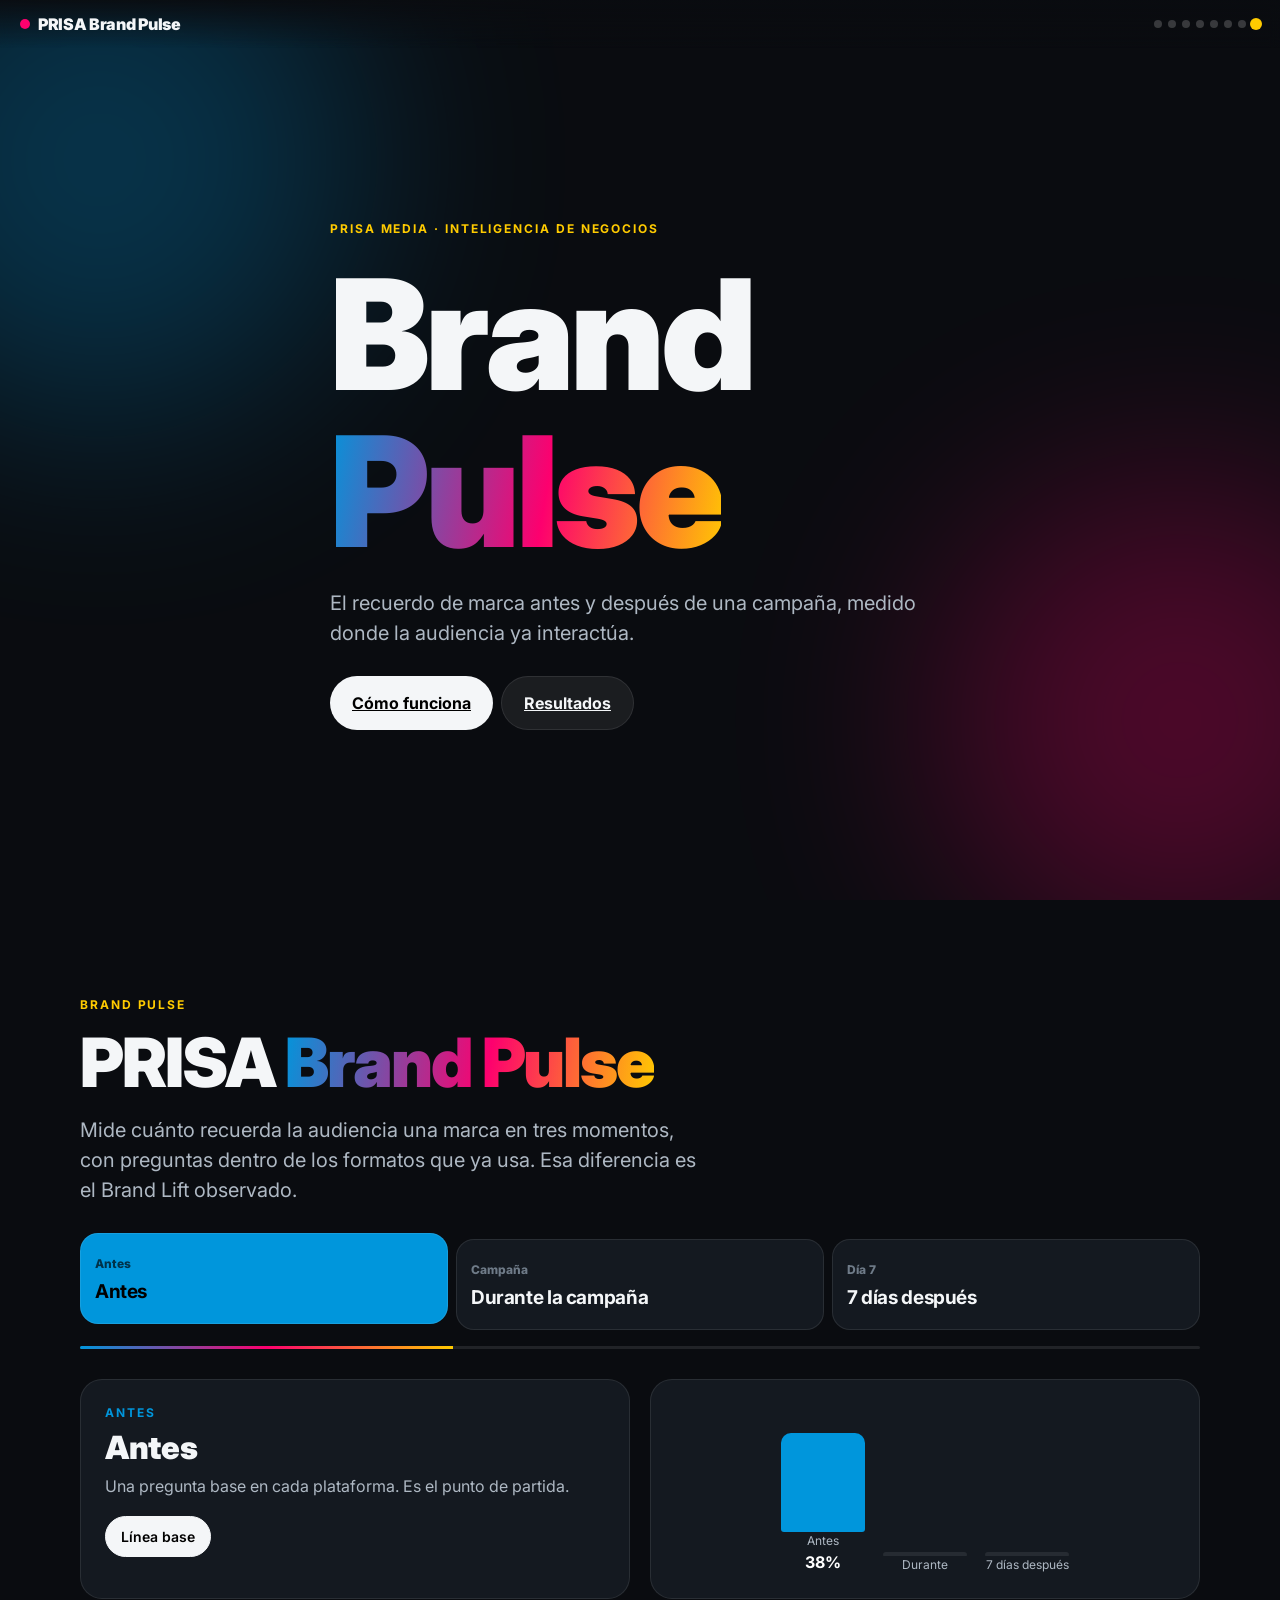
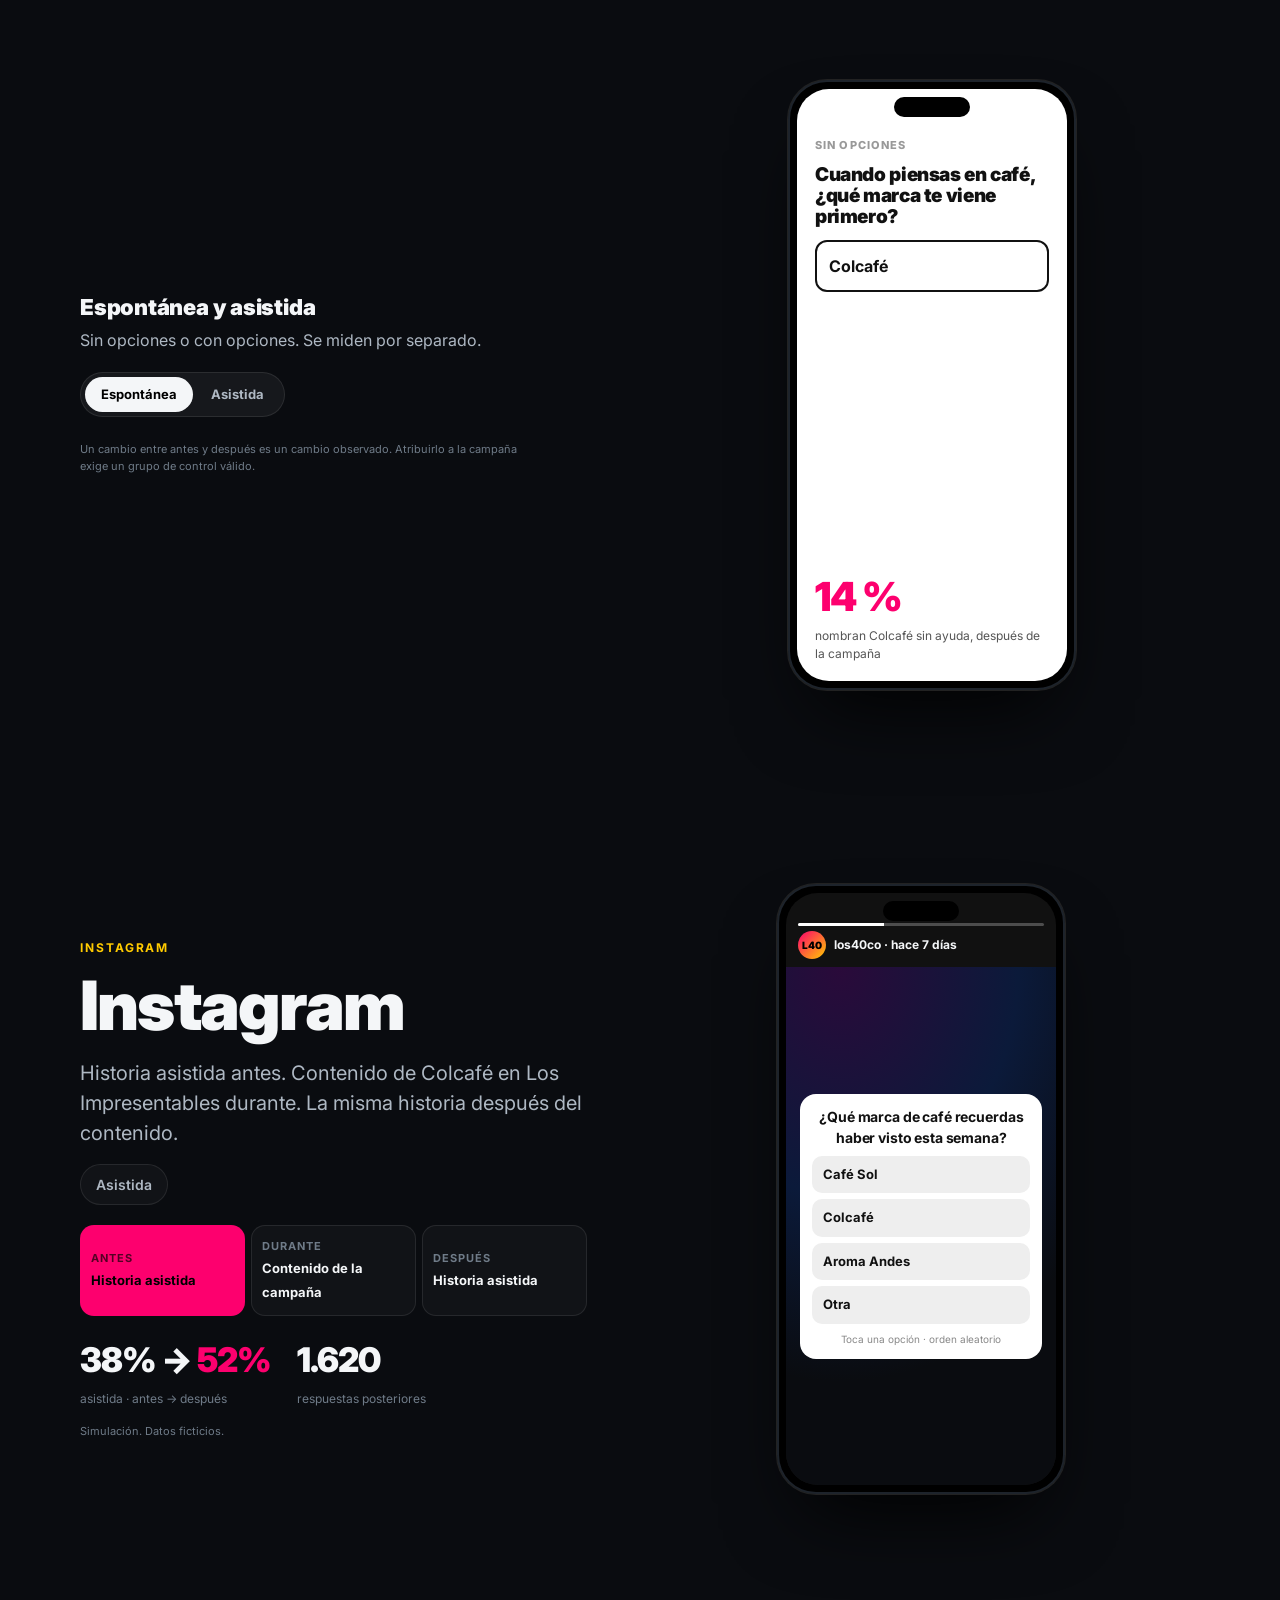
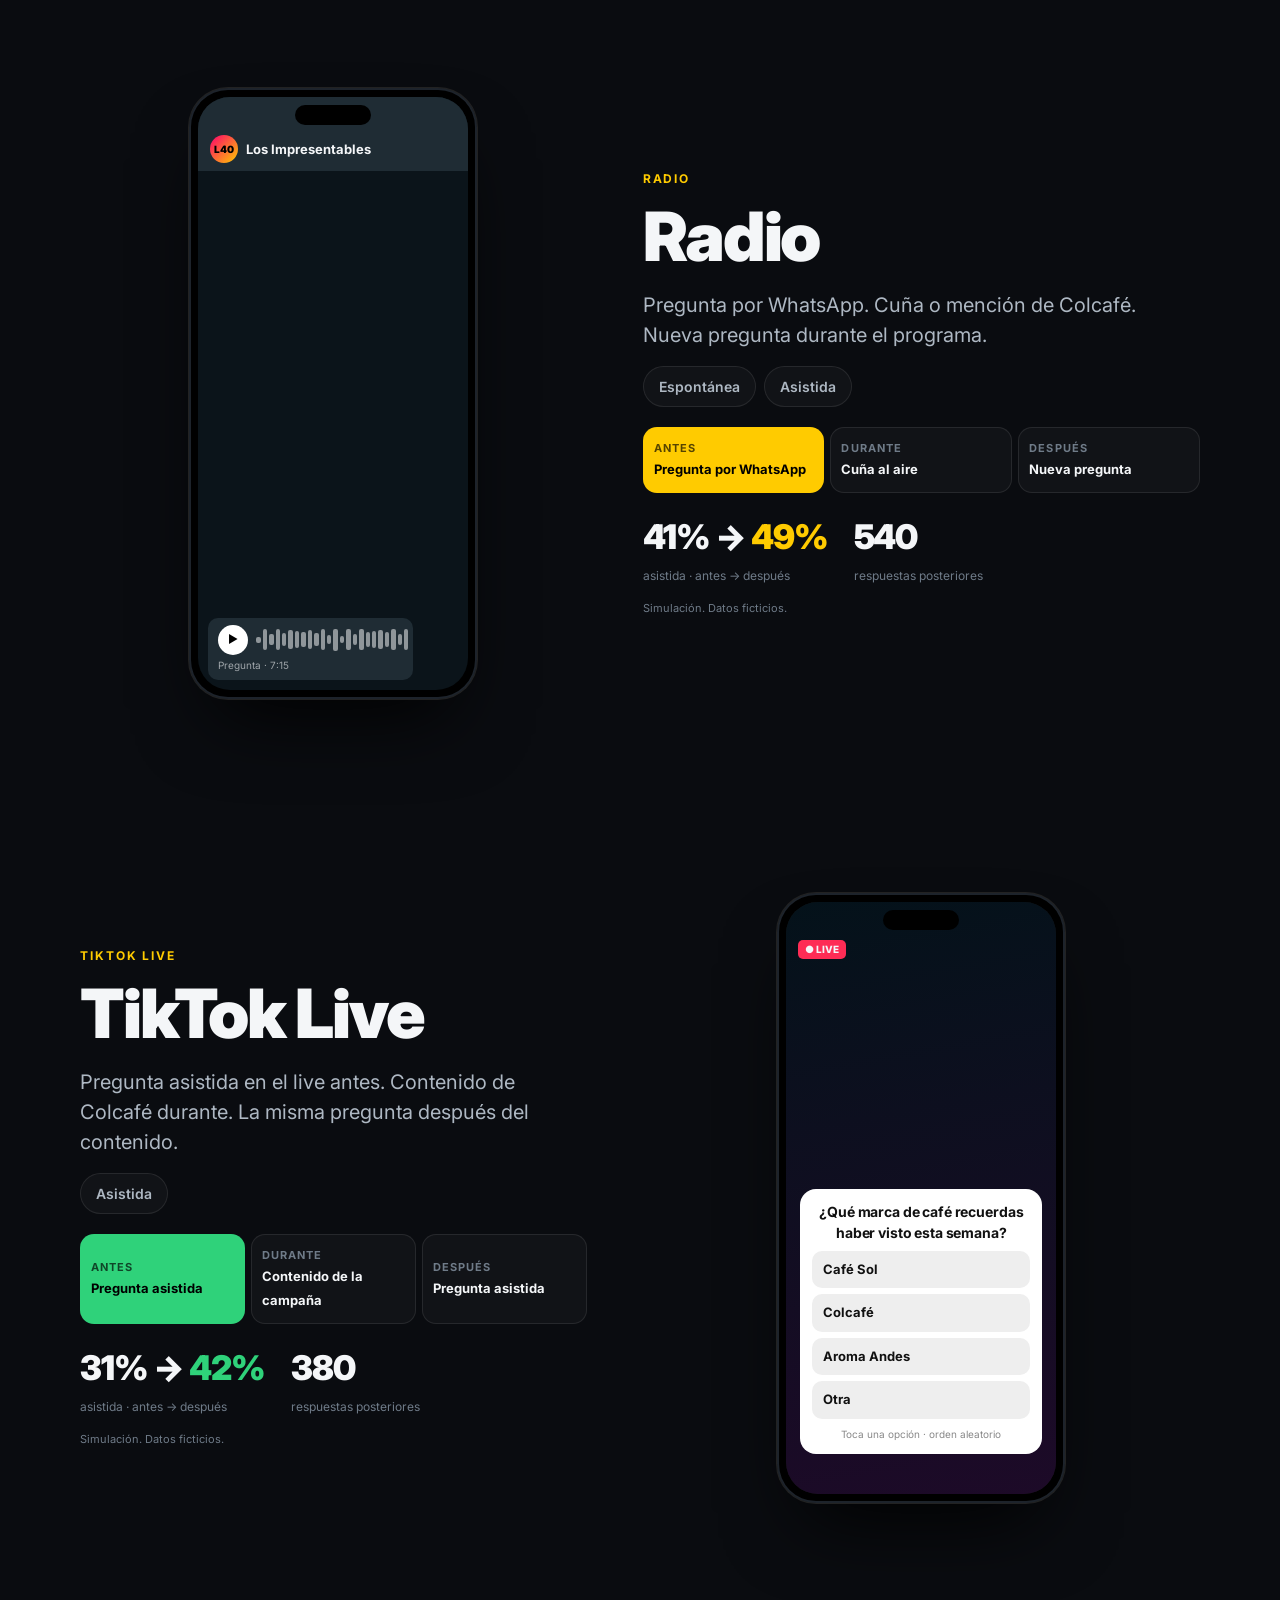
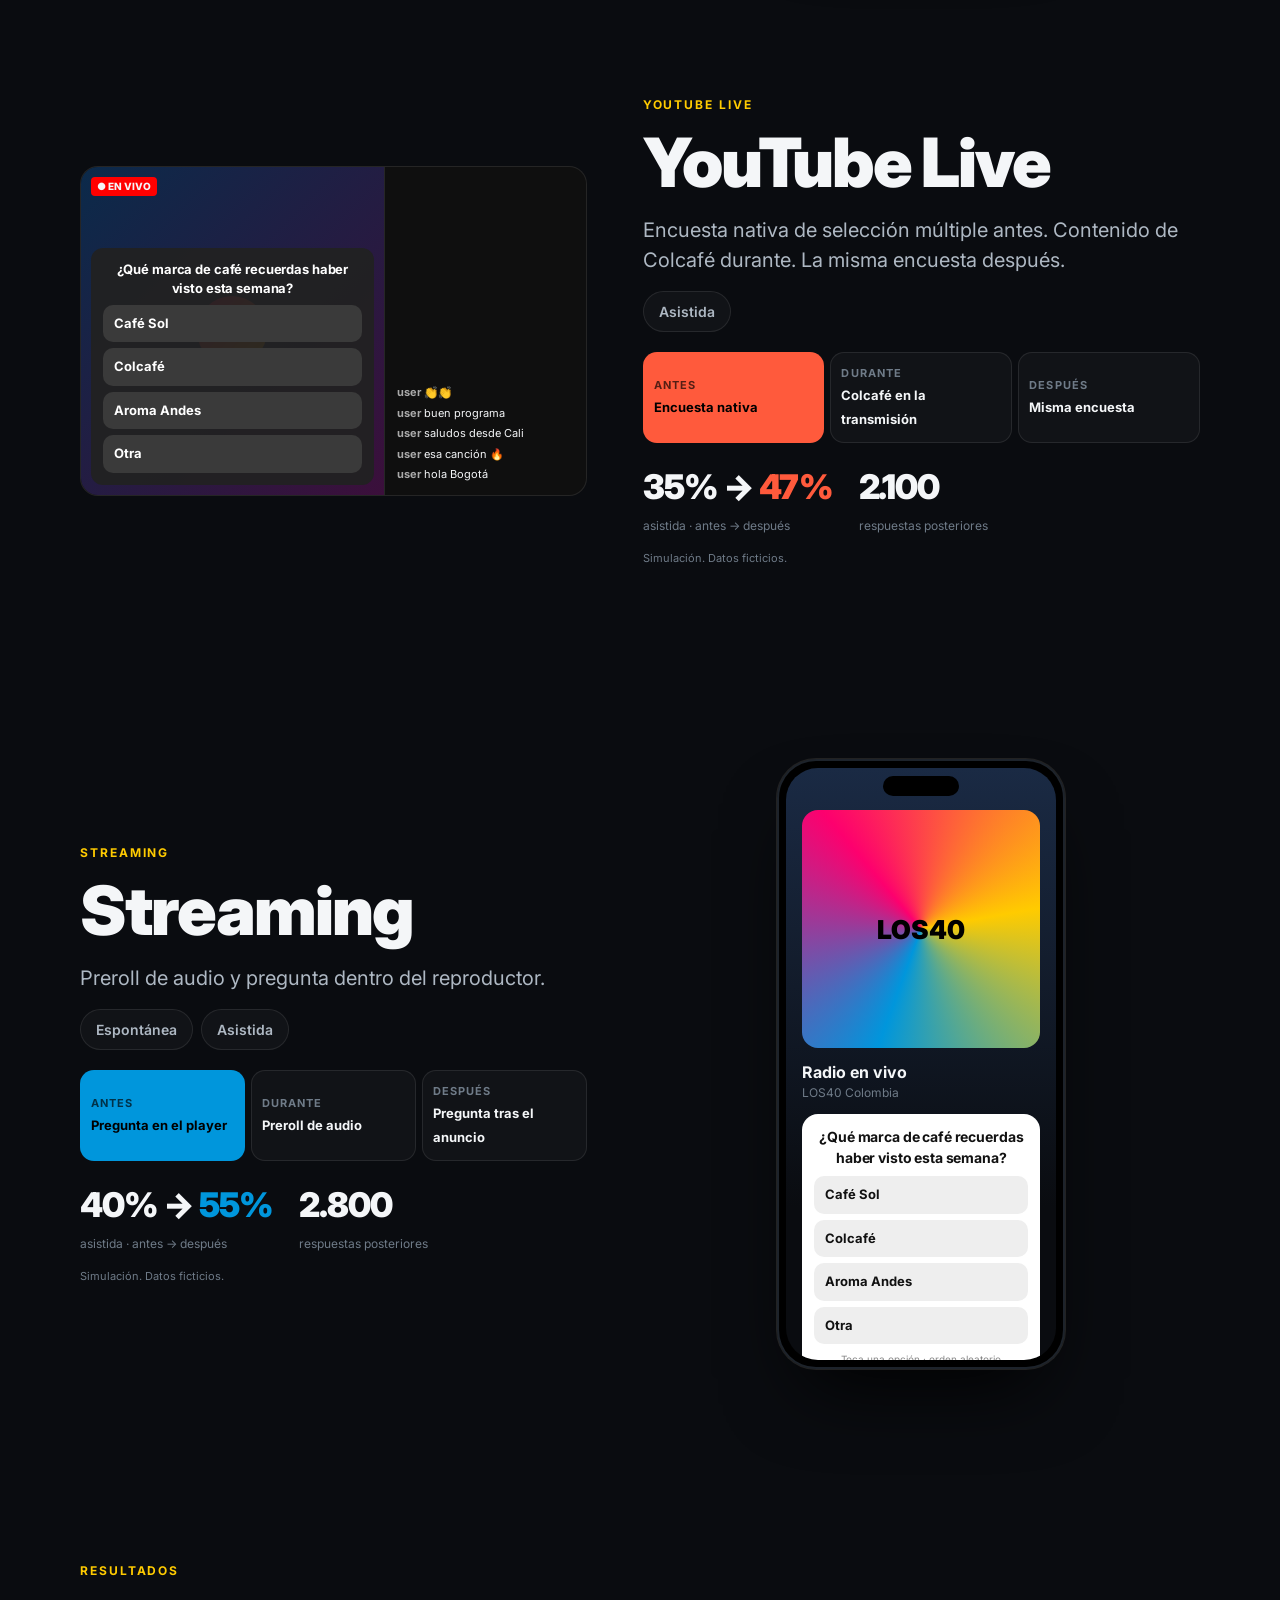
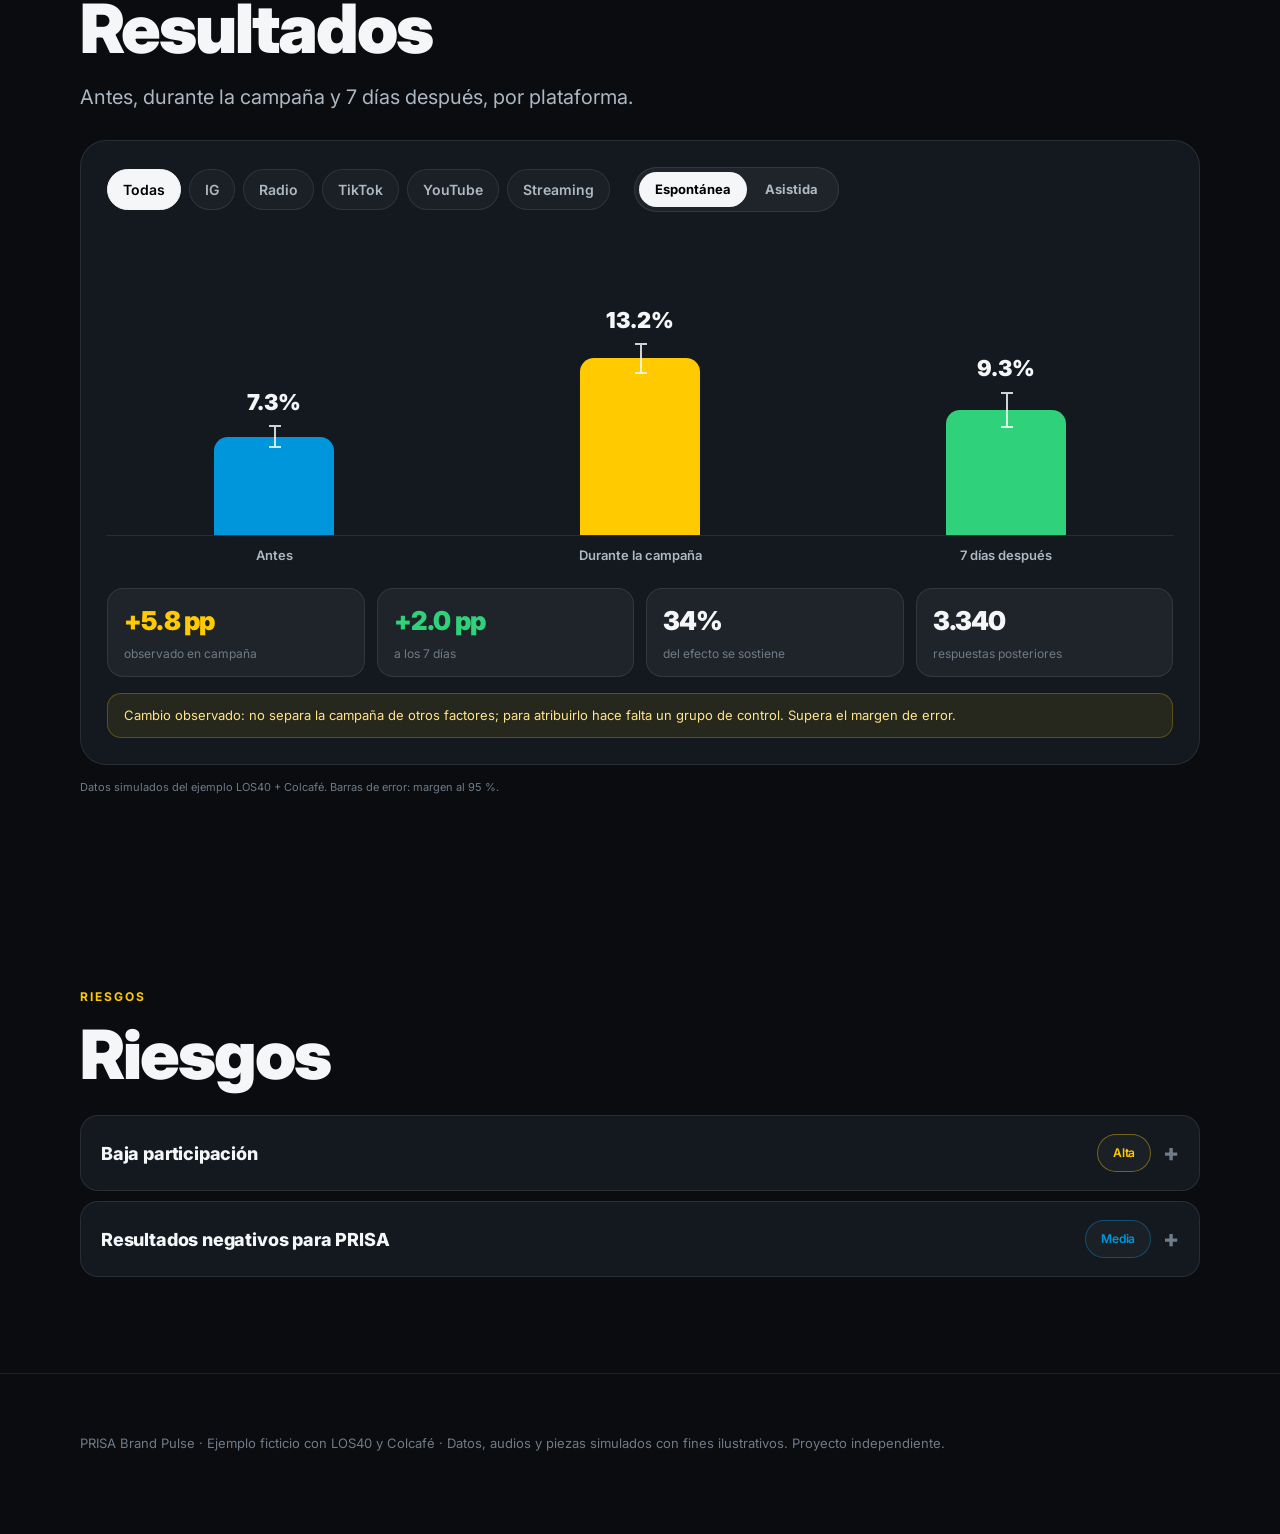
==== commit 0076633b: "Simplifica la web (momentos, redes solo asistida, sin Display ni Operación), riesgos reducidos y vid" ====
--- a/index.html
+++ b/index.html
@@ -23,52 +23,23 @@
     <div class="eyebrow">PRISA Media · Inteligencia de Negocios</div>
     <h1>Brand<br><span class="g">Pulse</span></h1>
     <p class="lead">El recuerdo de marca antes y después de una campaña, medido donde la audiencia ya interactúa.</p>
-    <div class="chips"><a class="btn" href="#video">▶ Ver en 60 s</a><a class="btn ghost" href="#resultados">Ir al tablero</a></div>
+    <div class="chips"><a class="btn" href="#s1">Cómo funciona</a><a class="btn ghost" href="#resultados">Resultados</a></div>
   </div>
   <svg class="pulse" viewBox="0 0 1200 180" preserveAspectRatio="none"><path d="M0 100H300L340 100 380 30 440 160 500 70 540 100H760L800 100 840 40 900 150 950 90 990 100H1200" fill="none" stroke="url(#gg)" stroke-width="3" stroke-linecap="round" stroke-linejoin="round"/><defs><linearGradient id="gg"><stop offset="0" stop-color="#0096DC"/><stop offset=".6" stop-color="#FD006E"/><stop offset="1" stop-color="#FFCB00"/></linearGradient></defs></svg>
 </header>
 
-<section id="video" data-t="Video"><div class="wrap">
-  <div class="eyebrow">En 60 segundos</div><h2 class="rv">Todo el <span class="g">método</span>, en un minuto.</h2>
-  <div class="video-box rv"><video controls preload="none" poster="assets/video/poster.jpg" playsinline><source src="assets/video/prisa-brand-pulse.mp4" type="video/mp4"></video></div>
-  <p class="sim">Narración con voz sintética (es-419). El guion está en <a href="assets/video/guion.txt" style="color:inherit">guion.txt</a>.</p>
-</div></section>
-
-<section id="s1" data-t="Brand Lift"><div class="wrap">
-  <div class="eyebrow"><b>01</b> Brand Lift</div>
-  <h2 class="rv">Cambiar no es <span class="g">causar</span>.</h2>
-  <div class="two">
-    <div class="rv">
-      <p class="lead">Brand Lift es el cambio en recordación <b style="color:#fff">atribuible</b> a la campaña. Para aislarlo se compara contra un grupo que no la vio.</p>
-      <div class="seg" id="ctlSeg" style="margin-top:24px"><button class="on" data-v="0">Solo antes / después</button><button data-v="1">Con grupo de control</button></div>
-      <div class="note" id="liftNote"></div>
-    </div>
-    <div class="card rv">
-      <div class="lift" id="lift"></div>
-      <div class="big" id="liftBig" style="margin-top:6px"></div>
-    </div>
-  </div>
+<section id="s1" data-t="Brand Pulse"><div class="wrap">
+  <div class="eyebrow">Brand Pulse</div>
+  <h2 class="rv">PRISA <span class="g">Brand Pulse</span></h2>
+  <p class="lead rv">Mide cuánto recuerda la audiencia una marca en tres momentos, con preguntas dentro de los formatos que ya usa. Esa diferencia es el Brand Lift observado.</p>
+  <div class="steps rv" id="steps"></div><div class="sp"><i id="sp"></i></div>
+  <div class="panel rv"><div class="card" id="stepInfo"></div><div class="card" id="stepVis" style="display:grid;place-items:center;min-height:200px"></div></div>
   <div class="two" style="margin-top:80px">
-    <div class="rv"><h3>Espontánea vs. asistida</h3><p class="lead" style="margin-top:10px;font-size:16px">Se miden por separado. Mezclarlas infla o desinfla el resultado.</p>
-      <div class="seg" id="modeSeg" style="margin-top:20px"><button class="on" data-v="esp">Espontánea</button><button data-v="asi">Asistida</button></div></div>
+    <div class="rv"><h3>Espontánea y asistida</h3><p class="lead" style="margin-top:10px;font-size:16px">Sin opciones o con opciones. Se miden por separado.</p>
+      <div class="seg" id="modeSeg" style="margin-top:20px"><button class="on" data-v="esp">Espontánea</button><button data-v="asi">Asistida</button></div>
+      <p class="sim" style="margin-top:24px;max-width:460px">Un cambio entre antes y después es un cambio observado. Atribuirlo a la campaña exige un grupo de control válido.</p></div>
     <div class="rv"><div class="phone"><div class="scr" id="qdemo" style="background:#fff;color:#111;padding:48px 18px 18px;gap:12px"></div></div></div>
   </div>
-</div></section>
-
-<section id="s2" data-t="Brand Pulse"><div class="wrap">
-  <div class="eyebrow"><b>02</b> PRISA Brand Pulse</div>
-  <h2 class="rv">Una pregunta. <span class="g">Dos momentos.</span></h2>
-  <p class="lead rv">Una encuesta aparte llega tarde y a otra gente. Brand Pulse pone la pregunta en la historia, el chat, el live, el reproductor y el portal.</p>
-  <div class="two" style="margin-top:44px">
-    <div class="card rv" id="vsA"></div><div class="card rv" id="vsB"></div>
-  </div>
-</div></section>
-
-<section id="s3" data-t="Metodología"><div class="wrap">
-  <div class="eyebrow"><b>03</b> Metodología</div>
-  <h2 class="rv">Medir, activar, <span class="g">volver a medir</span>.</h2>
-  <div class="steps rv" id="steps"></div><div class="sp"><i id="sp"></i></div>
-  <div class="panel rv"><div class="card" id="stepInfo"></div><div class="card" id="stepVis" style="display:grid;place-items:center;min-height:200px"></div></div>
 </div></section>
 
 <section id="s4" data-t="Instagram"><div class="wrap"><div class="lab" id="lab-ig"></div></div></section>
@@ -76,16 +47,15 @@
 <section id="s6" data-t="TikTok Live"><div class="wrap"><div class="lab" id="lab-tt"></div></div></section>
 <section id="s7" data-t="YouTube Live"><div class="wrap"><div class="lab flip" id="lab-yt"></div></div></section>
 <section id="s8" data-t="Streaming"><div class="wrap"><div class="lab" id="lab-st"></div></div></section>
-<section id="s9" data-t="Display"><div class="wrap"><div class="lab flip" id="lab-dp"></div></div></section>
 
 <section id="resultados" data-t="Resultados"><div class="wrap">
-  <div class="eyebrow"><b>10</b> Resultados</div>
-  <h2 class="rv">El tablero.</h2>
+  <div class="eyebrow">Resultados</div>
+  <h2 class="rv">Resultados</h2>
+  <p class="lead rv" style="margin-bottom:28px">Antes, durante la campaña y 7 días después, por plataforma.</p>
   <div class="dash rv">
     <div class="dctl">
       <div class="chips" id="dPl"></div>
       <div class="seg" id="dMet"><button class="on" data-v="esp">Espontánea</button><button data-v="asi">Asistida</button></div>
-      <div class="seg" id="dView"><button class="on" data-v="obs">Observado</button><button data-v="inc">Incremental</button></div>
     </div>
     <div class="gb" id="gb"></div><div class="lbls" id="lbls"></div>
     <div class="drow" id="drow"></div>
@@ -94,19 +64,11 @@
   <p class="sim">Datos simulados del ejemplo LOS40 + Colcafé. Barras de error: margen al 95 %.</p>
 </div></section>
 
-<section id="s11" data-t="Operación"><div class="wrap">
-  <div class="eyebrow"><b>11</b> Operación</div>
-  <h2 class="rv"><span id="opN" class="g">0</span> publicaciones.<br>5 semanas.</h2>
-  <div class="seg rv" id="opSeg"><button class="on" data-v="1">Con medición día 7</button><button data-v="0">Sin día 7</button></div>
-  <div class="card rv tw" style="margin-top:26px"><table id="opT"></table></div>
-  <div class="card rv" style="margin-top:14px"><div class="gh"><div></div><div id="gHead"></div></div><div class="gantt" id="gantt"></div></div>
-</div></section>
 
 <section id="s12" data-t="Riesgos"><div class="wrap">
-  <div class="eyebrow"><b>12</b> Riesgos y recomendaciones</div>
-  <h2 class="rv">Lo que puede <span class="g">torcer</span> la lectura.</h2>
+  <div class="eyebrow">Riesgos</div>
+  <h2 class="rv">Riesgos</h2>
   <div class="rk" id="rk"></div>
-  <div class="reco" id="reco"></div>
 </div></section>
 
 <footer><div class="wrap">PRISA Brand Pulse · Ejemplo ficticio con LOS40 y Colcafé · Datos, audios y piezas simulados con fines ilustrativos. Proyecto independiente.</div></footer>
--- a/css/style.css
+++ b/css/style.css
@@ -144,7 +144,7 @@
 .iq h5{font-size:13px;margin-bottom:6px}
 .iq .opt{background:#fff;border:1px solid #ddd}.iq .opt i{background:#ffd0e3}
 /* steps */
-.steps{display:grid;grid-template-columns:repeat(5,1fr);gap:8px;position:relative;margin:34px 0}
+.steps{display:grid;grid-template-columns:repeat(3,1fr);gap:8px;position:relative;margin:34px 0}
 .steps button{text-align:left;padding:16px 14px;border-radius:18px;border:1px solid var(--line);background:var(--card);transition:.35s;position:relative}
 .steps button i{font-style:normal;font-size:12px;color:var(--ink3);font-weight:800}
 .steps button b{display:block;font-size:19px;letter-spacing:-.02em;margin-top:4px}
@@ -200,3 +200,5 @@
 
 .flow button b{font-size:13px;overflow-wrap:anywhere}
 @media(max-width:520px){nav ul{gap:4px}nav li a{width:6px;height:6px}}
+
+.steps{grid-template-columns:repeat(3,1fr)}@media(max-width:860px){.steps{grid-template-columns:1fr}}
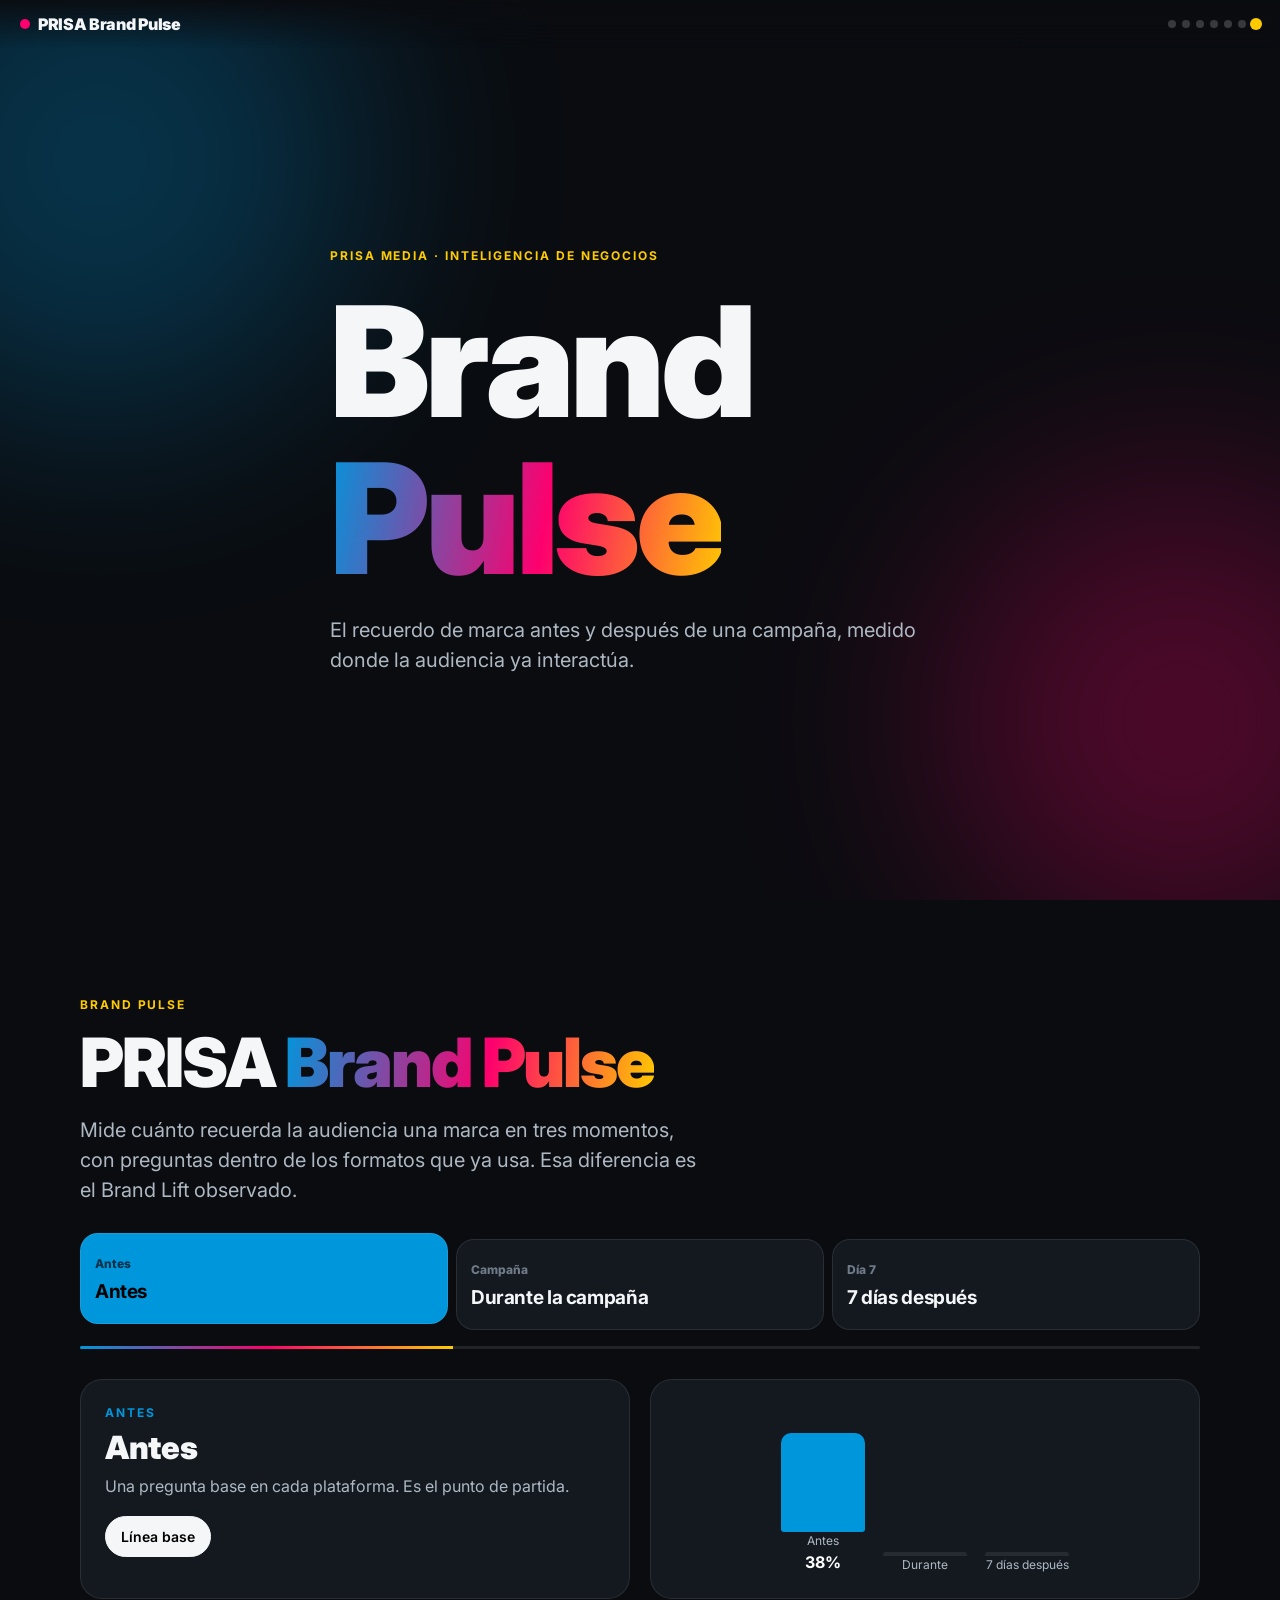
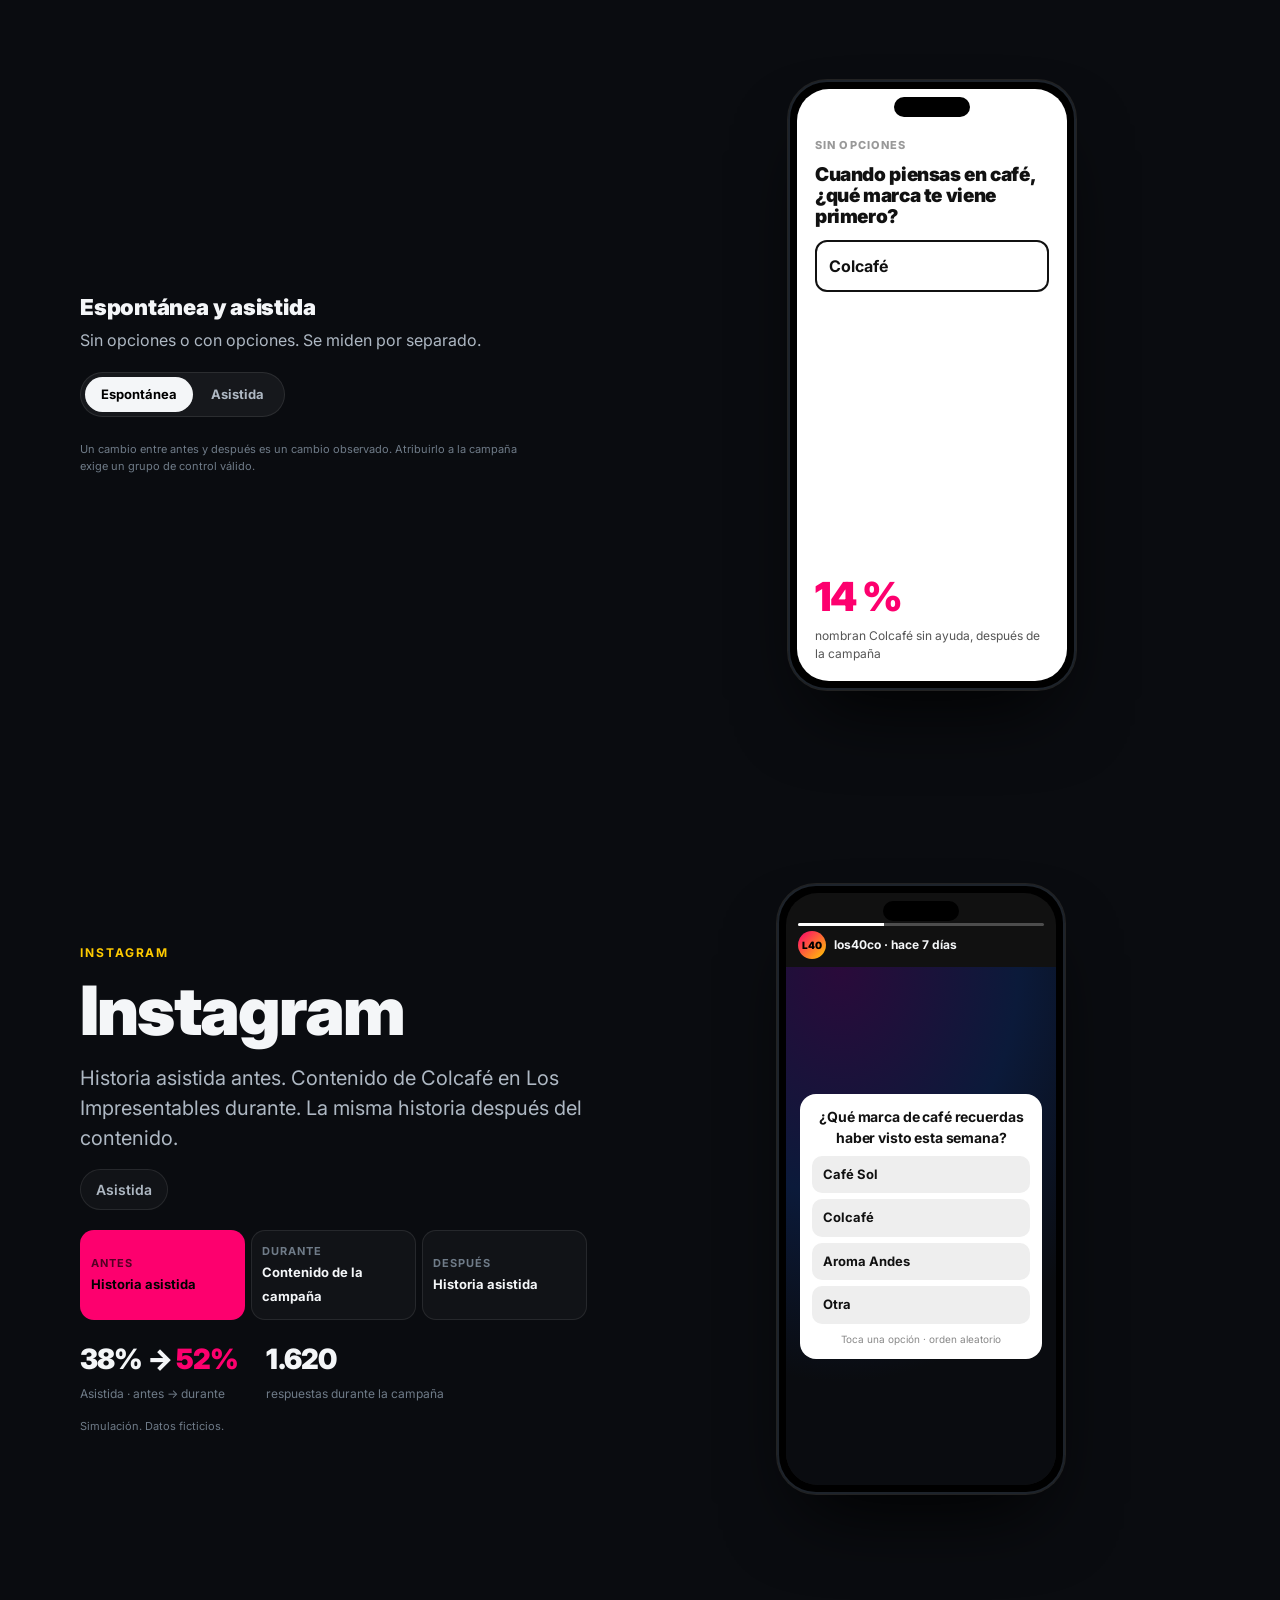
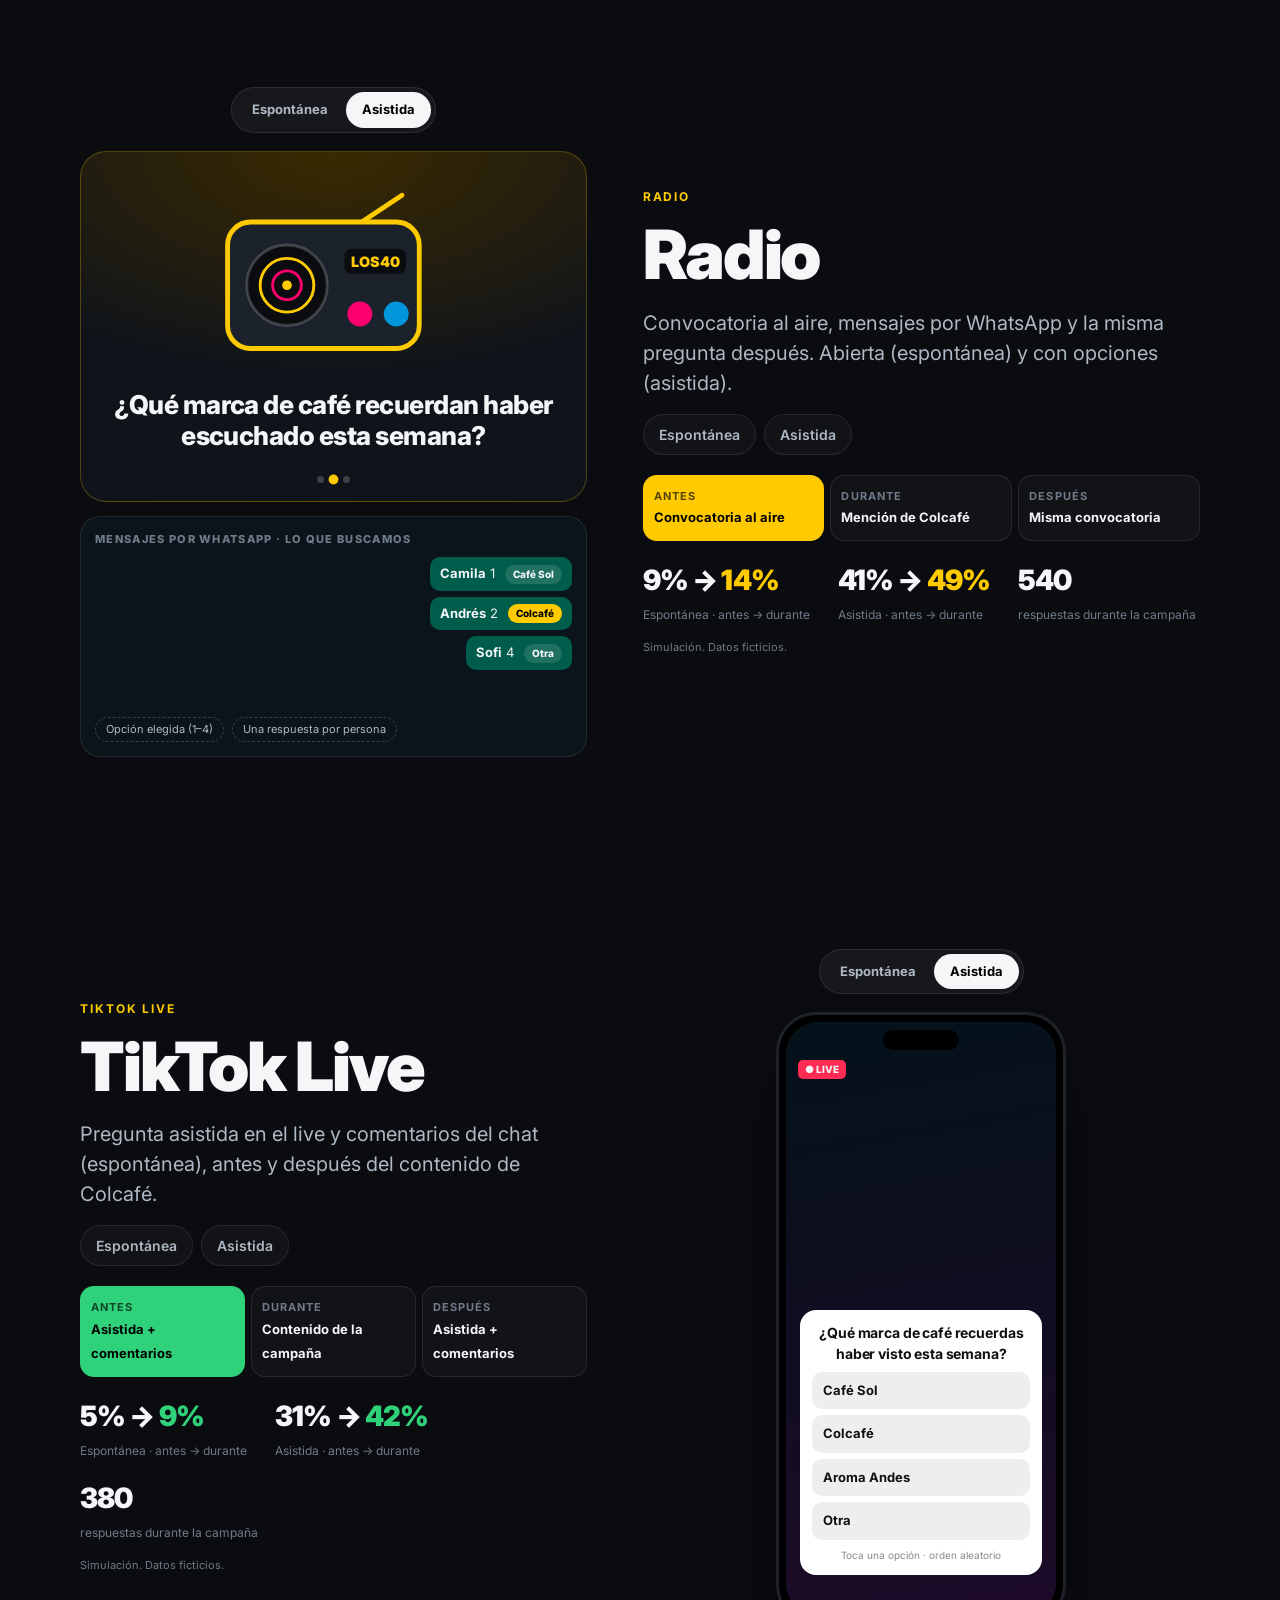
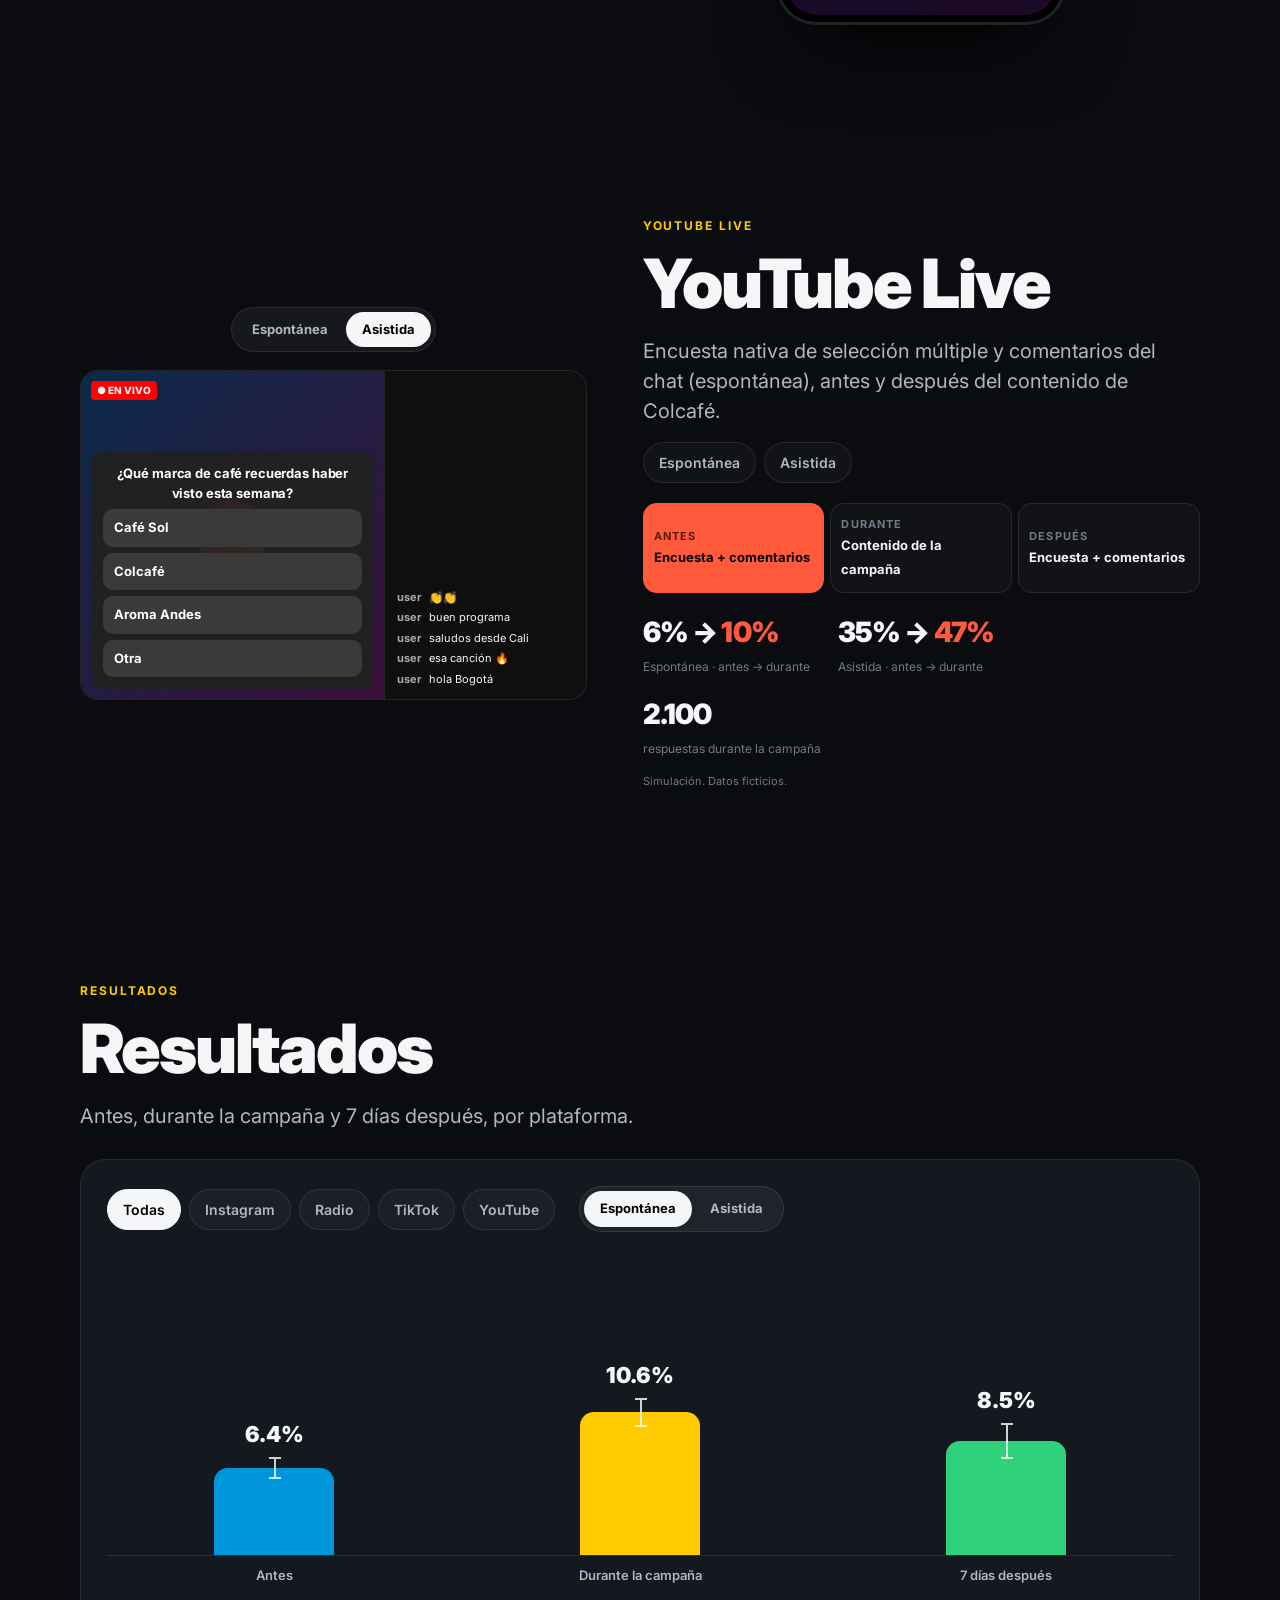
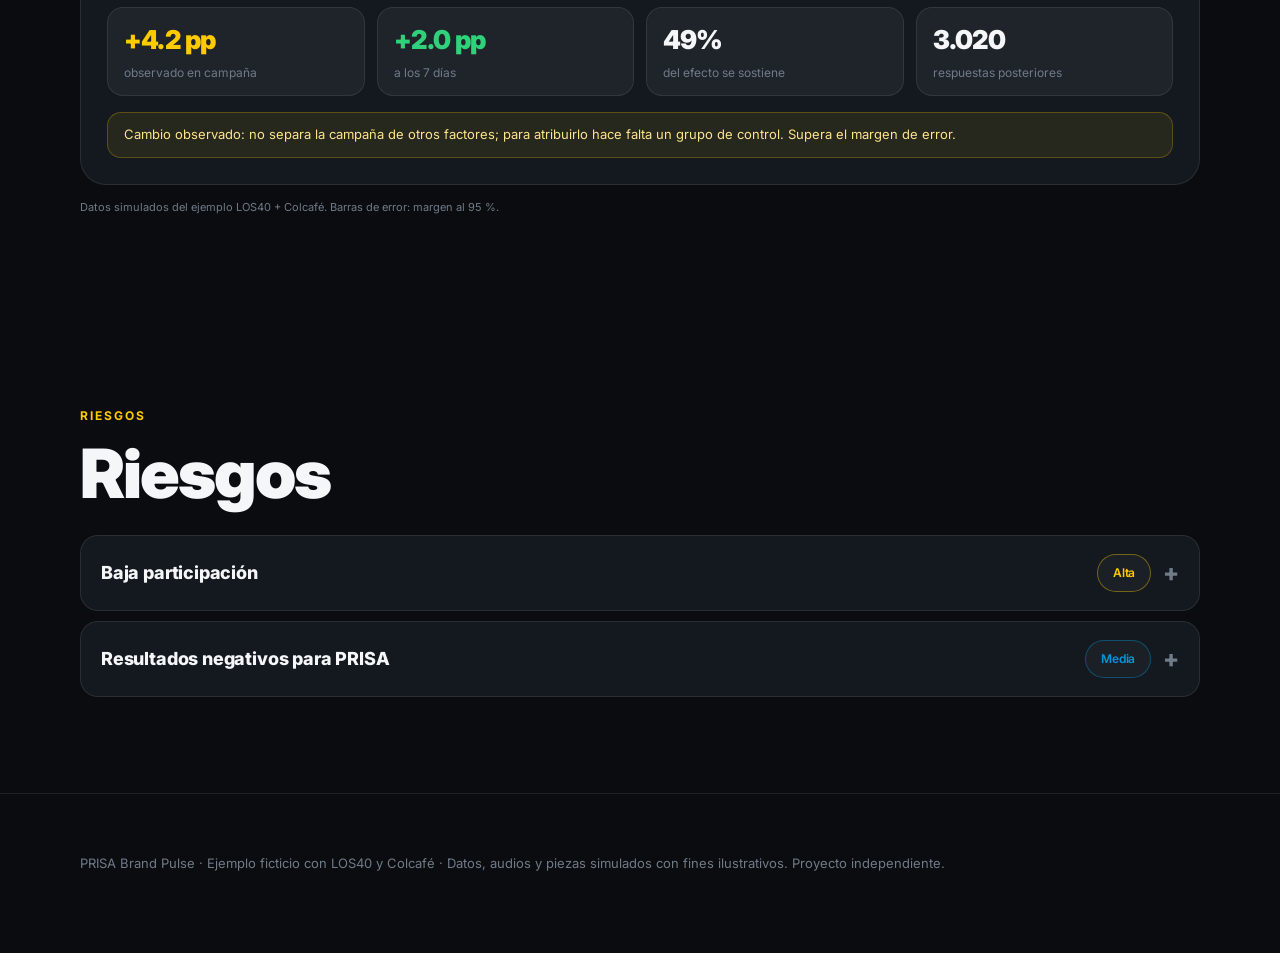
==== commit 22284787: "Radio con icono y subtítulos, espontánea en WhatsApp y comentarios de lives, sin Streaming ni audios" ====
--- a/index.html
+++ b/index.html
@@ -23,7 +23,6 @@
     <div class="eyebrow">PRISA Media · Inteligencia de Negocios</div>
     <h1>Brand<br><span class="g">Pulse</span></h1>
     <p class="lead">El recuerdo de marca antes y después de una campaña, medido donde la audiencia ya interactúa.</p>
-    <div class="chips"><a class="btn" href="#s1">Cómo funciona</a><a class="btn ghost" href="#resultados">Resultados</a></div>
   </div>
   <svg class="pulse" viewBox="0 0 1200 180" preserveAspectRatio="none"><path d="M0 100H300L340 100 380 30 440 160 500 70 540 100H760L800 100 840 40 900 150 950 90 990 100H1200" fill="none" stroke="url(#gg)" stroke-width="3" stroke-linecap="round" stroke-linejoin="round"/><defs><linearGradient id="gg"><stop offset="0" stop-color="#0096DC"/><stop offset=".6" stop-color="#FD006E"/><stop offset="1" stop-color="#FFCB00"/></linearGradient></defs></svg>
 </header>
@@ -46,7 +45,6 @@
 <section id="s5" data-t="Radio"><div class="wrap"><div class="lab flip" id="lab-radio"></div></div></section>
 <section id="s6" data-t="TikTok Live"><div class="wrap"><div class="lab" id="lab-tt"></div></div></section>
 <section id="s7" data-t="YouTube Live"><div class="wrap"><div class="lab flip" id="lab-yt"></div></div></section>
-<section id="s8" data-t="Streaming"><div class="wrap"><div class="lab" id="lab-st"></div></div></section>
 
 <section id="resultados" data-t="Resultados"><div class="wrap">
   <div class="eyebrow">Resultados</div>
--- a/css/style.css
+++ b/css/style.css
@@ -202,3 +202,27 @@
 @media(max-width:520px){nav ul{gap:4px}nav li a{width:6px;height:6px}}
 
 .steps{grid-template-columns:repeat(3,1fr)}@media(max-width:860px){.steps{grid-template-columns:1fr}}
+
+mark{background:none;color:var(--yellow);font-weight:800}
+.rad{width:100%;max-width:520px;display:grid;gap:14px}
+.rcard{background:radial-gradient(120% 90% at 50% 0%,#3a2a00,#10141a 70%);border:1px solid #ffcb0040;border-radius:26px;padding:24px 20px 18px;text-align:center}
+.rsvg{display:block;margin:0 auto;max-width:60%;height:auto}
+.rsvg .w1,.rsvg .w2{animation:wave 1.6s infinite;opacity:0}.rsvg .w2{animation-delay:.4s}
+.rsvg .sp{transform-box:fill-box;transform-origin:center;animation:thump .9s ease-in-out infinite}.rsvg .s2{animation-delay:.2s}
+@keyframes wave{0%{opacity:0}40%{opacity:1}100%{opacity:0}}
+@keyframes thump{50%{transform:scale(1.14)}}
+.rcap{min-height:92px;margin-top:16px;font-size:clamp(20px,3.4vw,26px);font-weight:800;letter-spacing:-.02em;line-height:1.2;animation:pop .5s var(--ease);display:flex;align-items:center;justify-content:center}
+.rdots{display:flex;gap:6px;justify-content:center;margin-top:10px}.rdots i{width:7px;height:7px;border-radius:50%;background:#ffffff30;transition:.3s}.rdots i.on{background:var(--yellow);transform:scale(1.4)}
+.wapanel{background:#0b141a;border-radius:20px;padding:14px;border:1px solid var(--line)}
+.wahd{font-size:11px;font-weight:800;letter-spacing:.12em;text-transform:uppercase;color:var(--ink3);margin-bottom:10px}
+.wam{display:flex;flex-direction:column;gap:6px;min-height:150px}
+.wam .b-out{max-width:100%;display:flex;justify-content:space-between;gap:10px;align-items:center;font-size:13px}
+.wam .b-out em{font-style:normal;font-size:10px;font-weight:800;padding:2px 8px;border-radius:99px;background:#ffffff20;white-space:nowrap}
+.wam .b-out em.y{background:var(--yellow);color:#000}
+.lg{display:flex;gap:8px;flex-wrap:wrap;margin-top:10px}.lg span{font-size:11px;color:var(--ink2);border:1px dashed #ffffff30;border-radius:99px;padding:3px 10px}
+.cnt{position:absolute;top:62px;left:12px;background:#000a;border:1px solid #ffffff30;border-radius:99px;padding:3px 10px;font-size:10px;font-weight:800;color:var(--yellow);z-index:3}
+.yt.esp .chat{font-size:12px}
+.yt .chat b{color:#aaa;margin-right:5px;font-weight:700}.yt .chat .hit{color:var(--yellow)}
+@media(max-width:620px){.yt.esp{grid-template-columns:1fr}.yt.esp .chat{display:flex;min-height:200px;border-left:0;border-top:1px solid #ffffff18}}
+
+.kpis{flex-wrap:wrap;gap:16px 28px}.kpis div b{font-size:28px;white-space:nowrap}
